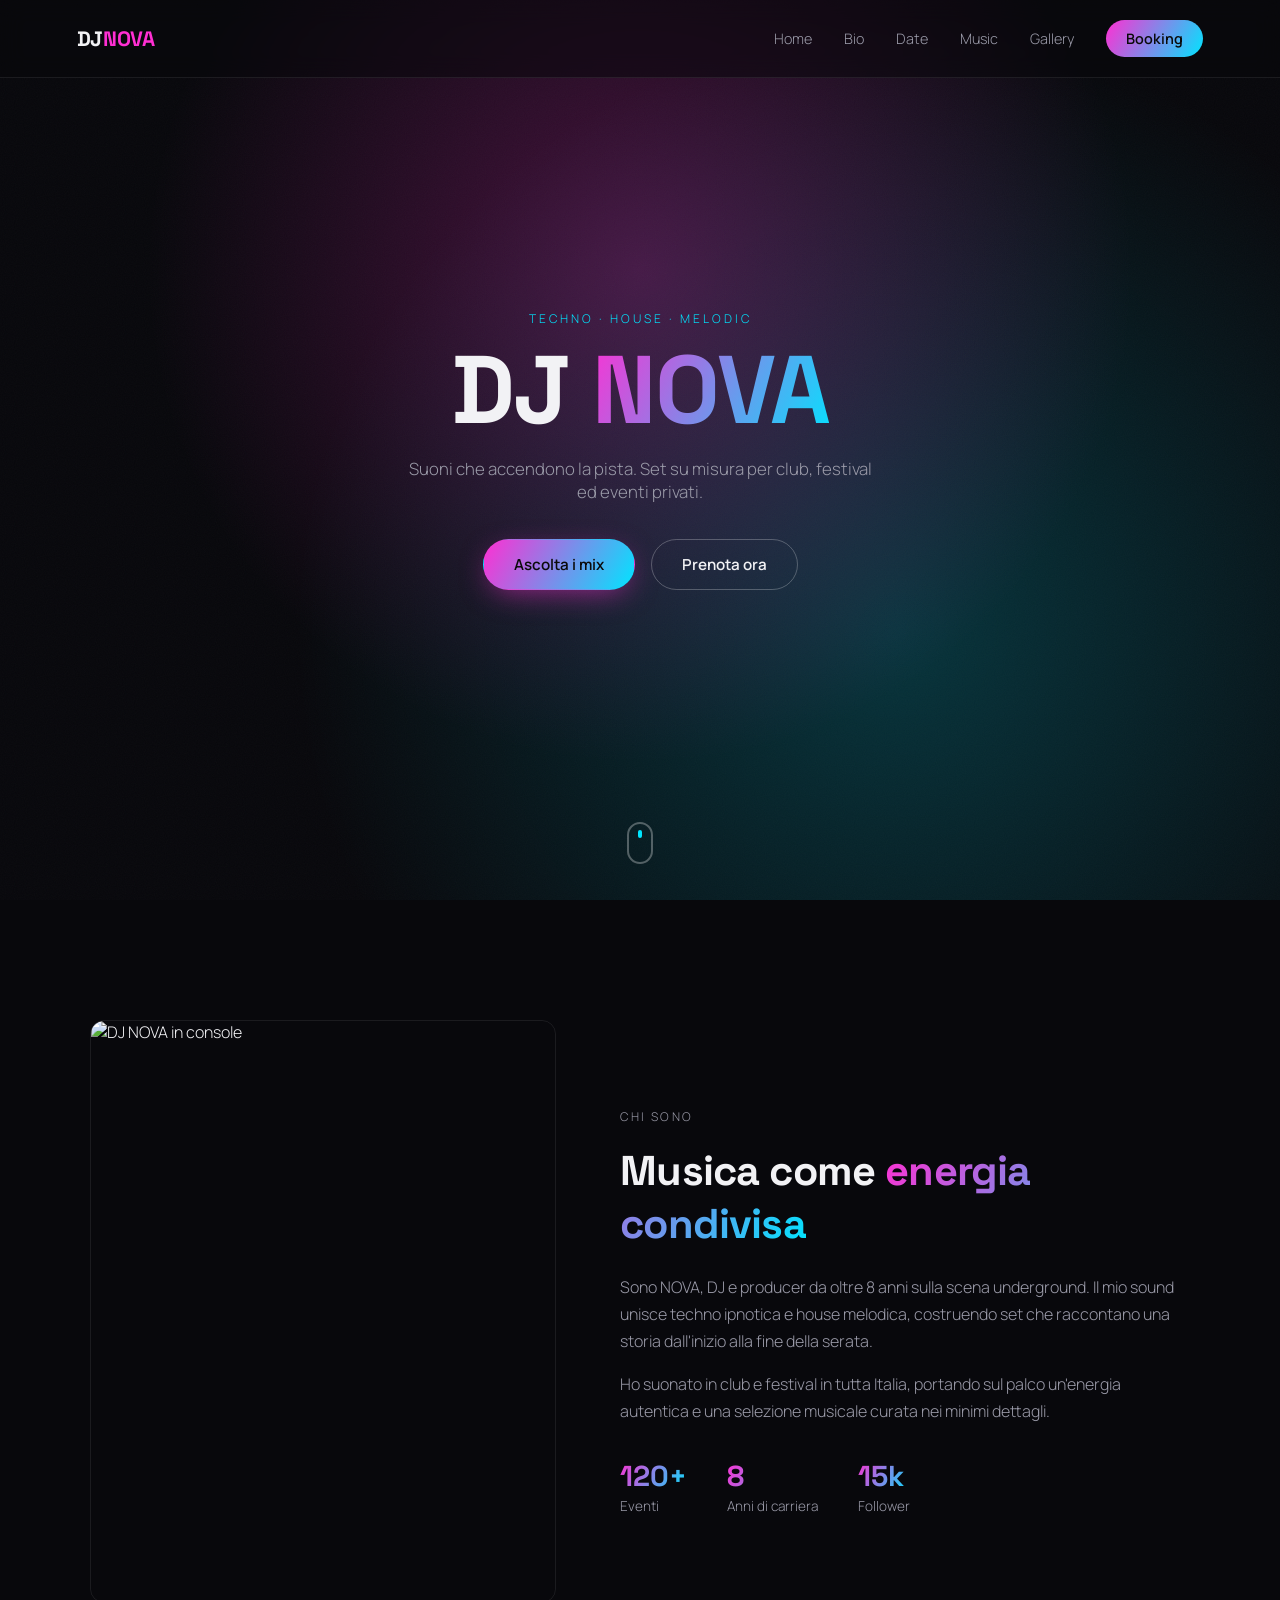
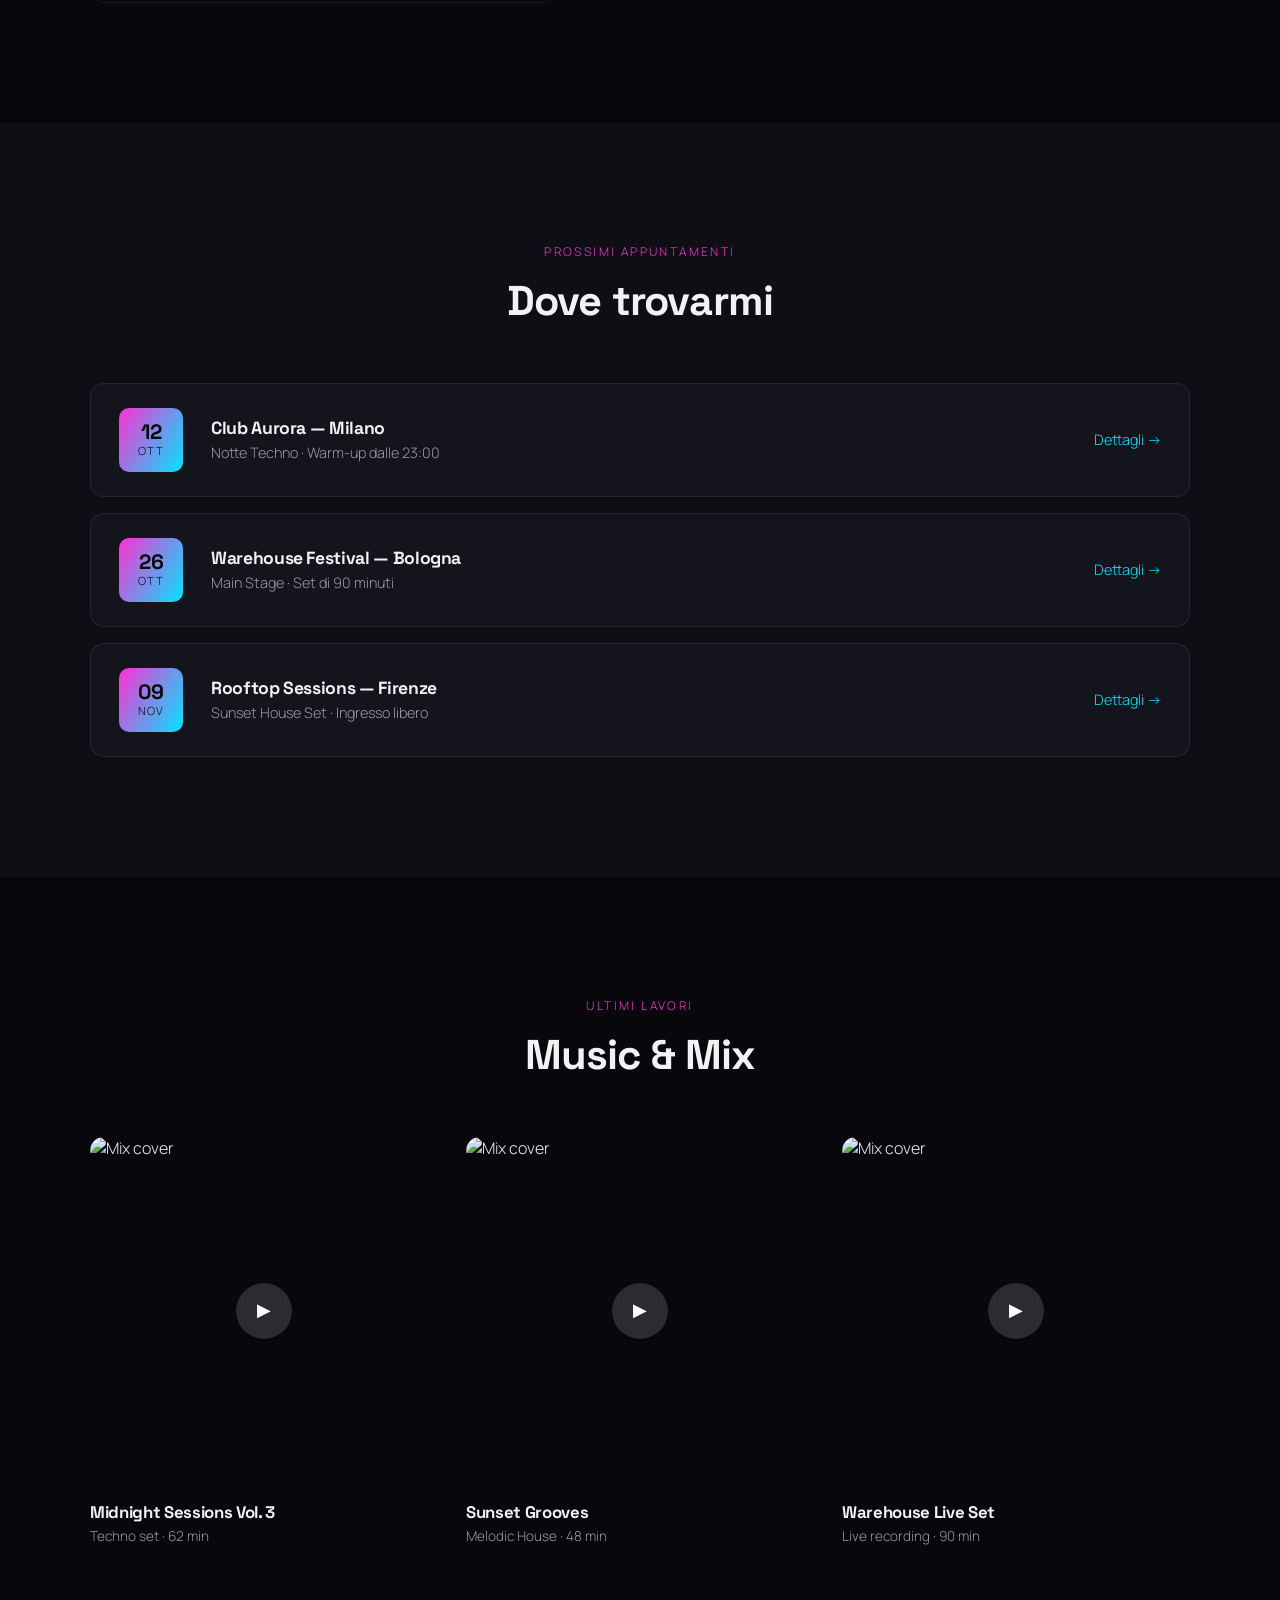
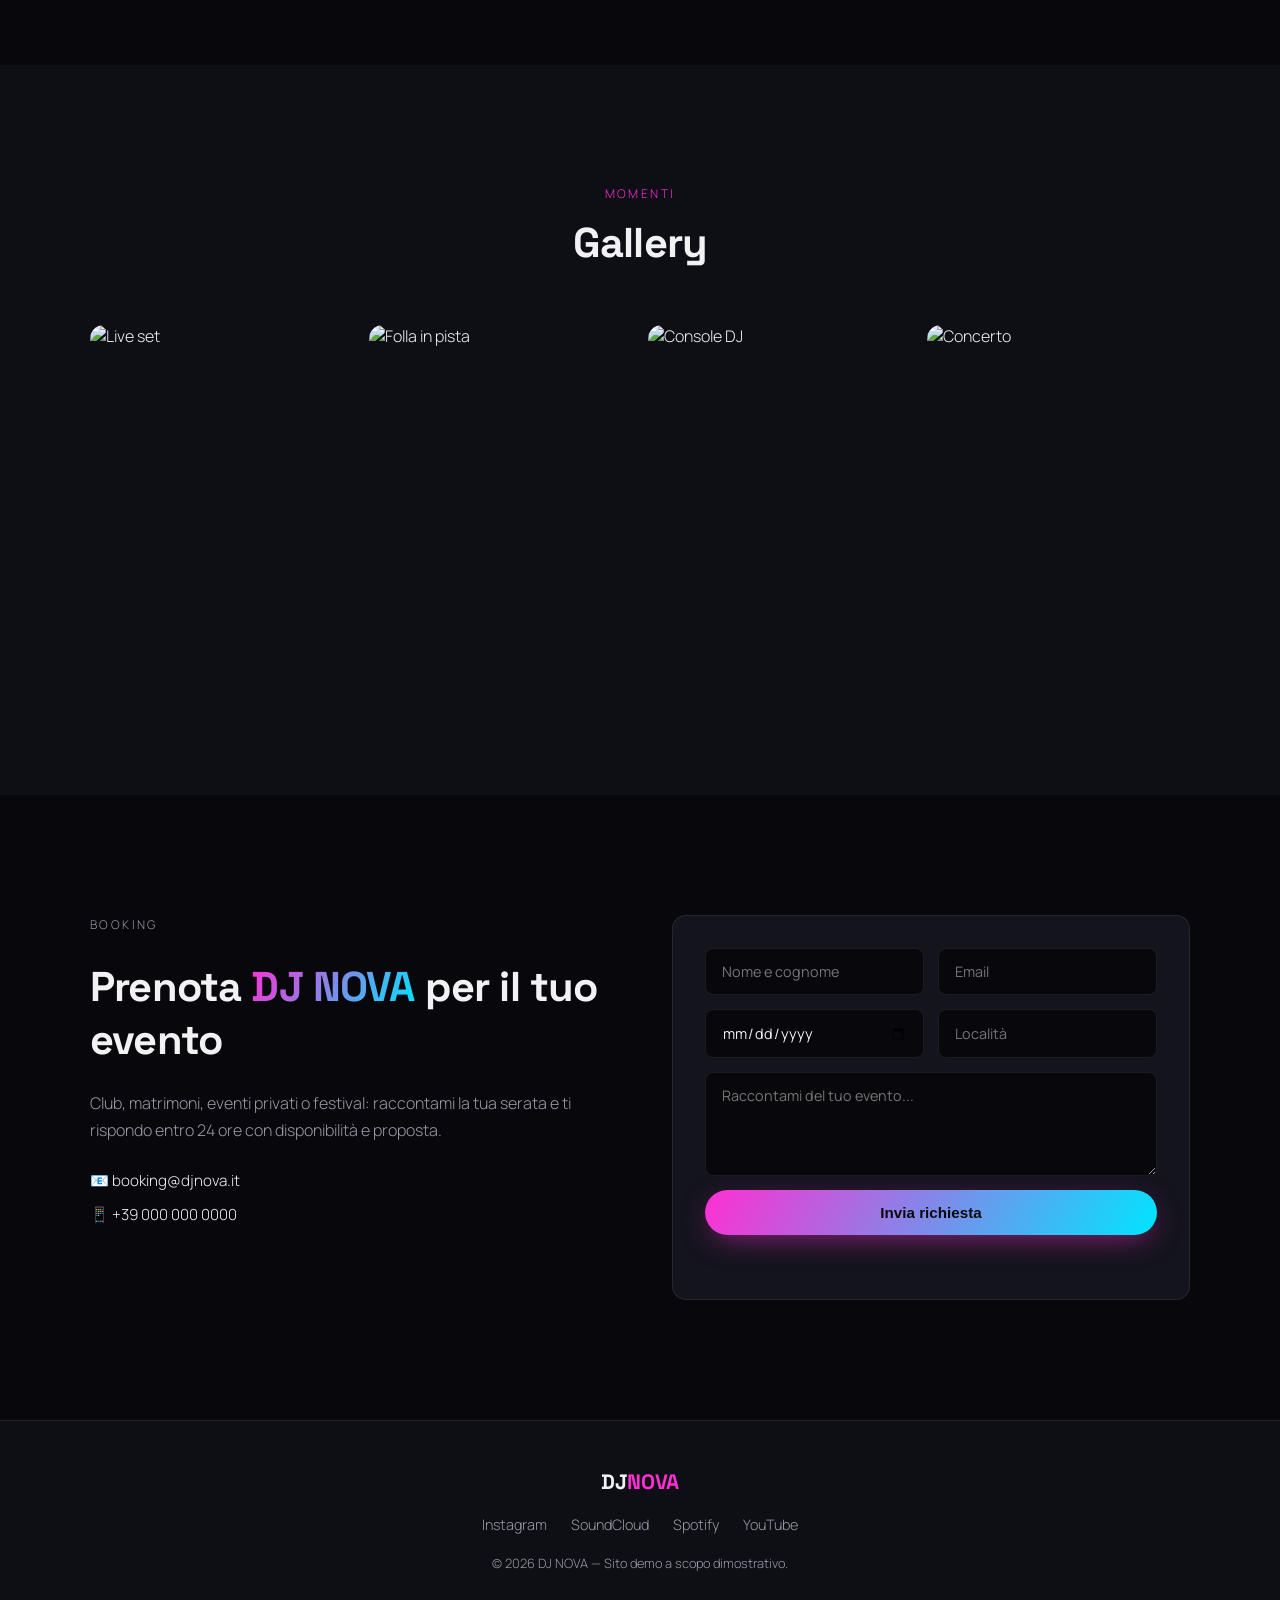
==== index.html @ a5fd7f1f "Add DJ NOVA demo landing page (hero, bio, eventi, music, gallery, booking) Sito statico one-page in " ====
<!DOCTYPE html>
<html lang="it">
<head>
<meta charset="UTF-8">
<meta name="viewport" content="width=device-width, initial-scale=1.0">
<title>DJ NOVA — Techno & House DJ</title>
<meta name="description" content="DJ NOVA — Dj set, eventi, produzioni e booking. Techno, House, Melodic.">
<link rel="preconnect" href="https://fonts.googleapis.com">
<link rel="preconnect" href="https://fonts.gstatic.com" crossorigin>
<link href="https://fonts.googleapis.com/css2?family=Space+Grotesk:wght@400;500;700&family=Manrope:wght@300;400;600&display=swap" rel="stylesheet">
<link rel="stylesheet" href="css/style.css">
</head>
<body>

<div class="noise"></div>

<header class="navbar" id="navbar">
  <a href="#home" class="logo">DJ<span>NOVA</span></a>
  <nav class="nav-links" id="navLinks">
    <a href="#home">Home</a>
    <a href="#bio">Bio</a>
    <a href="#eventi">Date</a>
    <a href="#music">Music</a>
    <a href="#gallery">Gallery</a>
    <a href="#booking" class="btn-nav">Booking</a>
  </nav>
  <button class="burger" id="burger" aria-label="Menu">
    <span></span><span></span><span></span>
  </button>
</header>

<section id="home" class="hero">
  <div class="hero-bg"></div>
  <div class="hero-glow"></div>
  <div class="hero-content">
    <p class="eyebrow">Techno · House · Melodic</p>
    <h1>DJ <span class="grad-text">NOVA</span></h1>
    <p class="hero-sub">Suoni che accendono la pista. Set su misura per club, festival ed eventi privati.</p>
    <div class="hero-actions">
      <a href="#music" class="btn btn-primary">Ascolta i mix</a>
      <a href="#booking" class="btn btn-ghost">Prenota ora</a>
    </div>
  </div>
  <div class="scroll-hint"><span></span></div>
</section>

<section id="bio" class="section">
  <div class="section-inner bio-grid">
    <div class="bio-img">
      <div class="bio-img-frame">
        <img src="https://images.unsplash.com/photo-1571266028243-d220c9b6b1c9?w=800&q=80" alt="DJ NOVA in console" loading="lazy">
      </div>
    </div>
    <div class="bio-text">
      <p class="tag">Chi sono</p>
      <h2>Musica come <span class="grad-text">energia condivisa</span></h2>
      <p>Sono NOVA, DJ e producer da oltre 8 anni sulla scena underground. Il mio sound unisce techno ipnotica e house melodica, costruendo set che raccontano una storia dall'inizio alla fine della serata.</p>
      <p>Ho suonato in club e festival in tutta Italia, portando sul palco un'energia autentica e una selezione musicale curata nei minimi dettagli.</p>
      <div class="stats">
        <div class="stat"><strong>120+</strong><span>Eventi</span></div>
        <div class="stat"><strong>8</strong><span>Anni di carriera</span></div>
        <div class="stat"><strong>15k</strong><span>Follower</span></div>
      </div>
    </div>
  </div>
</section>

<section id="eventi" class="section section-alt">
  <div class="section-inner">
    <p class="tag center">Prossimi appuntamenti</p>
    <h2 class="center">Dove trovarmi</h2>
    <div class="events-list">
      <div class="event-card">
        <div class="event-date"><span class="day">12</span><span class="month">OTT</span></div>
        <div class="event-info">
          <h3>Club Aurora — Milano</h3>
          <p>Notte Techno · Warm-up dalle 23:00</p>
        </div>
        <a href="#" class="event-link">Dettagli →</a>
      </div>
      <div class="event-card">
        <div class="event-date"><span class="day">26</span><span class="month">OTT</span></div>
        <div class="event-info">
          <h3>Warehouse Festival — Bologna</h3>
          <p>Main Stage · Set di 90 minuti</p>
        </div>
        <a href="#" class="event-link">Dettagli →</a>
      </div>
      <div class="event-card">
        <div class="event-date"><span class="day">09</span><span class="month">NOV</span></div>
        <div class="event-info">
          <h3>Rooftop Sessions — Firenze</h3>
          <p>Sunset House Set · Ingresso libero</p>
        </div>
        <a href="#" class="event-link">Dettagli →</a>
      </div>
    </div>
  </div>
</section>

<section id="music" class="section">
  <div class="section-inner">
    <p class="tag center">Ultimi lavori</p>
    <h2 class="center">Music & Mix</h2>
    <div class="music-grid">
      <div class="music-card">
        <div class="music-thumb">
          <img src="https://images.unsplash.com/photo-1583225214464-9296029427aa?w=600&q=80" alt="Mix cover" loading="lazy">
          <button class="play-btn" aria-label="Play">▶</button>
        </div>
        <h3>Midnight Sessions Vol. 3</h3>
        <p>Techno set · 62 min</p>
      </div>
      <div class="music-card">
        <div class="music-thumb">
          <img src="https://images.unsplash.com/photo-1470225620780-dba8ba36b745?w=600&q=80" alt="Mix cover" loading="lazy">
          <button class="play-btn" aria-label="Play">▶</button>
        </div>
        <h3>Sunset Grooves</h3>
        <p>Melodic House · 48 min</p>
      </div>
      <div class="music-card">
        <div class="music-thumb">
          <img src="https://images.unsplash.com/photo-1508973379184-7517410fb0bc?w=600&q=80" alt="Mix cover" loading="lazy">
          <button class="play-btn" aria-label="Play">▶</button>
        </div>
        <h3>Warehouse Live Set</h3>
        <p>Live recording · 90 min</p>
      </div>
    </div>
  </div>
</section>

<section id="gallery" class="section section-alt">
  <div class="section-inner">
    <p class="tag center">Momenti</p>
    <h2 class="center">Gallery</h2>
    <div class="gallery-grid">
      <img src="https://images.unsplash.com/photo-1493225457124-a3eb161ffa5f?w=600&q=80" alt="Live set" loading="lazy">
      <img src="https://images.unsplash.com/photo-1571019613454-1cb2f99b2d8b?w=600&q=80" alt="Folla in pista" loading="lazy">
      <img src="https://images.unsplash.com/photo-1516450360452-9312f5e86fc7?w=600&q=80" alt="Console DJ" loading="lazy">
      <img src="https://images.unsplash.com/photo-1516873240891-4bf014598ab4?w=600&q=80" alt="Concerto" loading="lazy">
    </div>
  </div>
</section>

<section id="booking" class="section booking-section">
  <div class="section-inner booking-grid">
    <div class="booking-text">
      <p class="tag">Booking</p>
      <h2>Prenota <span class="grad-text">DJ NOVA</span> per il tuo evento</h2>
      <p>Club, matrimoni, eventi privati o festival: raccontami la tua serata e ti rispondo entro 24 ore con disponibilità e proposta.</p>
      <div class="contact-info">
        <p>📧 booking@djnova.it</p>
        <p>📱 +39 000 000 0000</p>
      </div>
    </div>
    <form class="booking-form" id="bookingForm">
      <div class="form-row">
        <input type="text" placeholder="Nome e cognome" required>
        <input type="email" placeholder="Email" required>
      </div>
      <div class="form-row">
        <input type="date" placeholder="Data evento">
        <input type="text" placeholder="Località">
      </div>
      <textarea placeholder="Raccontami del tuo evento..." rows="4"></textarea>
      <button type="submit" class="btn btn-primary full">Invia richiesta</button>
      <p class="form-note" id="formNote"></p>
    </form>
  </div>
</section>

<footer class="footer">
  <div class="footer-inner">
    <a href="#home" class="logo">DJ<span>NOVA</span></a>
    <div class="socials">
      <a href="#" aria-label="Instagram">Instagram</a>
      <a href="#" aria-label="SoundCloud">SoundCloud</a>
      <a href="#" aria-label="Spotify">Spotify</a>
      <a href="#" aria-label="YouTube">YouTube</a>
    </div>
    <p class="footer-note">© 2026 DJ NOVA — Sito demo a scopo dimostrativo.</p>
  </div>
</footer>

<script src="js/script.js"></script>
</body>
</html>
---- css/style.css ----
:root {
  --bg: #08080c;
  --bg-alt: #0e0e15;
  --surface: #14141d;
  --text: #f2f2f5;
  --text-dim: #9a9aa8;
  --magenta: #ff2fd3;
  --cyan: #00e5ff;
  --grad: linear-gradient(120deg, var(--magenta), var(--cyan));
  --border: rgba(255,255,255,0.08);
  --radius: 14px;
}

* { margin: 0; padding: 0; box-sizing: border-box; }

html { scroll-behavior: smooth; }

body {
  background: var(--bg);
  color: var(--text);
  font-family: 'Manrope', sans-serif;
  font-weight: 300;
  overflow-x: hidden;
}

h1, h2, h3, .logo {
  font-family: 'Space Grotesk', sans-serif;
  font-weight: 700;
  letter-spacing: -0.02em;
}

a { text-decoration: none; color: inherit; }
img { display: block; max-width: 100%; }

.grad-text {
  background: var(--grad);
  -webkit-background-clip: text;
  background-clip: text;
  color: transparent;
}

.noise {
  position: fixed;
  inset: 0;
  pointer-events: none;
  z-index: 1;
  opacity: 0.03;
  background-image: url("data:image/svg+xml,%3Csvg xmlns='http://www.w3.org/2000/svg' width='120' height='120'%3E%3Cfilter id='n'%3E%3CfeTurbulence type='fractalNoise' baseFrequency='0.9' numOctaves='2' stitchTiles='stitch'/%3E%3C/filter%3E%3Crect width='100%25' height='100%25' filter='url(%23n)'/%3E%3C/svg%3E");
}

/* Navbar */
.navbar {
  position: fixed;
  top: 0; left: 0; right: 0;
  z-index: 100;
  display: flex;
  align-items: center;
  justify-content: space-between;
  padding: 20px 6%;
  backdrop-filter: blur(12px);
  background: rgba(8,8,12,0.55);
  border-bottom: 1px solid var(--border);
  transition: padding 0.3s ease;
}

.logo {
  font-size: 1.3rem;
  color: var(--text);
}
.logo span { color: var(--magenta); }

.nav-links {
  display: flex;
  align-items: center;
  gap: 32px;
}
.nav-links a {
  font-size: 0.9rem;
  color: var(--text-dim);
  transition: color 0.2s ease;
}
.nav-links a:hover { color: var(--text); }

.btn-nav {
  padding: 9px 20px;
  border-radius: 999px;
  background: var(--grad);
  color: #0a0a0a !important;
  font-weight: 600;
}

.burger {
  display: none;
  flex-direction: column;
  gap: 5px;
  background: none;
  border: none;
  cursor: pointer;
  z-index: 101;
}
.burger span {
  width: 24px; height: 2px;
  background: var(--text);
}

/* Hero */
.hero {
  position: relative;
  min-height: 100vh;
  display: flex;
  align-items: center;
  justify-content: center;
  text-align: center;
  overflow: hidden;
}

.hero-bg {
  position: absolute;
  inset: 0;
  background: url('https://images.unsplash.com/photo-1571266028243-d220c9b6b1c9?w=1600&q=70') center/cover;
  filter: brightness(0.35) saturate(1.1);
  transform: scale(1.05);
}

.hero-glow {
  position: absolute;
  inset: 0;
  background: radial-gradient(circle at 50% 30%, rgba(255,47,211,0.25), transparent 55%),
              radial-gradient(circle at 70% 70%, rgba(0,229,255,0.2), transparent 55%);
}

.hero-content {
  position: relative;
  z-index: 2;
  max-width: 720px;
  padding: 0 24px;
}

.eyebrow {
  text-transform: uppercase;
  letter-spacing: 0.25em;
  font-size: 0.75rem;
  color: var(--cyan);
  margin-bottom: 18px;
}

.hero h1 {
  font-size: clamp(3rem, 9vw, 6rem);
  line-height: 0.95;
  margin-bottom: 20px;
}

.hero-sub {
  color: var(--text-dim);
  font-size: 1.05rem;
  max-width: 480px;
  margin: 0 auto 36px;
}

.hero-actions {
  display: flex;
  gap: 16px;
  justify-content: center;
  flex-wrap: wrap;
}

.btn {
  padding: 14px 30px;
  border-radius: 999px;
  font-weight: 600;
  font-size: 0.95rem;
  transition: transform 0.2s ease, box-shadow 0.2s ease;
  display: inline-block;
  border: 1px solid transparent;
}
.btn:hover { transform: translateY(-2px); }

.btn-primary {
  background: var(--grad);
  color: #0a0a0a;
  box-shadow: 0 8px 30px -8px rgba(255,47,211,0.6);
}

.btn-ghost {
  border-color: rgba(255,255,255,0.25);
  color: var(--text);
}
.btn-ghost:hover { border-color: var(--cyan); }

.btn.full { width: 100%; text-align: center; border: none; cursor: pointer; }

.scroll-hint {
  position: absolute;
  bottom: 36px;
  left: 50%;
  transform: translateX(-50%);
  width: 26px; height: 42px;
  border: 2px solid rgba(255,255,255,0.3);
  border-radius: 20px;
  z-index: 2;
}
.scroll-hint span {
  position: absolute;
  top: 6px; left: 50%;
  width: 4px; height: 8px;
  background: var(--cyan);
  border-radius: 2px;
  transform: translateX(-50%);
  animation: scrollDown 1.6s infinite;
}
@keyframes scrollDown {
  0% { opacity: 1; top: 6px; }
  100% { opacity: 0; top: 20px; }
}

/* Sections */
.section { padding: 120px 6%; position: relative; z-index: 2; }
.section-alt { background: var(--bg-alt); }
.section-inner { max-width: 1100px; margin: 0 auto; }

.tag {
  text-transform: uppercase;
  letter-spacing: 0.2em;
  font-size: 0.75rem;
  color: var(--magenta);
  margin-bottom: 14px;
}
.center { text-align: center; }
h2 { font-size: clamp(1.8rem, 4vw, 2.6rem); margin-bottom: 24px; }
.section-inner > h2.center { margin-bottom: 56px; }

/* Bio */
.bio-grid {
  display: grid;
  grid-template-columns: 0.9fr 1.1fr;
  gap: 64px;
  align-items: center;
}
.bio-img-frame {
  border-radius: var(--radius);
  overflow: hidden;
  border: 1px solid var(--border);
  aspect-ratio: 4/5;
}
.bio-img-frame img { width: 100%; height: 100%; object-fit: cover; }
.bio-text p { color: var(--text-dim); margin-bottom: 16px; line-height: 1.7; }

.stats {
  display: flex;
  gap: 40px;
  margin-top: 32px;
}
.stat strong {
  display: block;
  font-family: 'Space Grotesk', sans-serif;
  font-size: 1.8rem;
  background: var(--grad);
  -webkit-background-clip: text;
  background-clip: text;
  color: transparent;
}
.stat span { font-size: 0.85rem; color: var(--text-dim); }

/* Events */
.events-list { display: flex; flex-direction: column; gap: 16px; }
.event-card {
  display: flex;
  align-items: center;
  gap: 28px;
  padding: 24px 28px;
  background: var(--surface);
  border: 1px solid var(--border);
  border-radius: var(--radius);
  transition: border-color 0.2s ease, transform 0.2s ease;
}
.event-card:hover { border-color: var(--cyan); transform: translateX(4px); }

.event-date {
  display: flex;
  flex-direction: column;
  align-items: center;
  justify-content: center;
  width: 64px; height: 64px;
  border-radius: 10px;
  background: var(--grad);
  color: #0a0a0a;
  flex-shrink: 0;
}
.event-date .day { font-size: 1.3rem; font-weight: 700; font-family: 'Space Grotesk', sans-serif; line-height: 1; }
.event-date .month { font-size: 0.7rem; letter-spacing: 0.1em; }

.event-info { flex: 1; }
.event-info h3 { font-size: 1.1rem; margin-bottom: 4px; }
.event-info p { color: var(--text-dim); font-size: 0.9rem; }

.event-link {
  color: var(--cyan);
  font-size: 0.9rem;
  white-space: nowrap;
}

/* Music */
.music-grid {
  display: grid;
  grid-template-columns: repeat(auto-fit, minmax(260px, 1fr));
  gap: 28px;
}
.music-card h3 { font-size: 1.05rem; margin: 16px 0 4px; }
.music-card p { color: var(--text-dim); font-size: 0.85rem; }

.music-thumb {
  position: relative;
  border-radius: var(--radius);
  overflow: hidden;
  aspect-ratio: 1/1;
}
.music-thumb img { width: 100%; height: 100%; object-fit: cover; transition: transform 0.4s ease; }
.music-card:hover .music-thumb img { transform: scale(1.06); }

.play-btn {
  position: absolute;
  inset: 0;
  margin: auto;
  width: 56px; height: 56px;
  border-radius: 50%;
  border: none;
  background: rgba(255,255,255,0.15);
  backdrop-filter: blur(6px);
  color: #fff;
  font-size: 1.1rem;
  cursor: pointer;
  display: flex;
  align-items: center;
  justify-content: center;
  transition: background 0.2s ease, transform 0.2s ease;
}
.play-btn:hover { background: var(--magenta); transform: scale(1.1); }

/* Gallery */
.gallery-grid {
  display: grid;
  grid-template-columns: repeat(4, 1fr);
  gap: 16px;
}
.gallery-grid img {
  width: 100%;
  aspect-ratio: 3/4;
  object-fit: cover;
  border-radius: var(--radius);
  transition: transform 0.3s ease;
}
.gallery-grid img:hover { transform: scale(1.03); }

/* Booking */
.booking-grid {
  display: grid;
  grid-template-columns: 1fr 1fr;
  gap: 64px;
  align-items: start;
}
.booking-text p { color: var(--text-dim); line-height: 1.7; margin-bottom: 24px; }
.contact-info p { color: var(--text); font-size: 0.95rem; margin-bottom: 8px; }

.booking-form {
  display: flex;
  flex-direction: column;
  gap: 14px;
  background: var(--surface);
  border: 1px solid var(--border);
  border-radius: var(--radius);
  padding: 32px;
}
.form-row { display: flex; gap: 14px; }
.booking-form input,
.booking-form textarea {
  width: 100%;
  padding: 13px 16px;
  background: var(--bg);
  border: 1px solid var(--border);
  border-radius: 8px;
  color: var(--text);
  font-family: inherit;
  font-size: 0.9rem;
}
.booking-form input:focus,
.booking-form textarea:focus {
  outline: none;
  border-color: var(--cyan);
}
.booking-form textarea { resize: vertical; }
.form-note { font-size: 0.85rem; color: var(--cyan); min-height: 18px; }

/* Footer */
.footer {
  padding: 48px 6%;
  border-top: 1px solid var(--border);
  background: var(--bg-alt);
}
.footer-inner {
  max-width: 1100px;
  margin: 0 auto;
  display: flex;
  flex-direction: column;
  align-items: center;
  gap: 20px;
  text-align: center;
}
.socials { display: flex; gap: 24px; flex-wrap: wrap; justify-content: center; }
.socials a { color: var(--text-dim); font-size: 0.9rem; transition: color 0.2s ease; }
.socials a:hover { color: var(--cyan); }
.footer-note { color: var(--text-dim); font-size: 0.8rem; }

/* Responsive */
@media (max-width: 860px) {
  .bio-grid, .booking-grid { grid-template-columns: 1fr; }
  .gallery-grid { grid-template-columns: repeat(2, 1fr); }
  .nav-links {
    position: fixed;
    top: 0; right: 0;
    height: 100vh;
    width: 70%;
    max-width: 320px;
    background: var(--bg-alt);
    flex-direction: column;
    justify-content: center;
    align-items: flex-start;
    padding: 40px;
    gap: 28px;
    transform: translateX(100%);
    transition: transform 0.3s ease;
    border-left: 1px solid var(--border);
  }
  .nav-links.open { transform: translateX(0); }
  .burger { display: flex; }
  .form-row { flex-direction: column; }
}
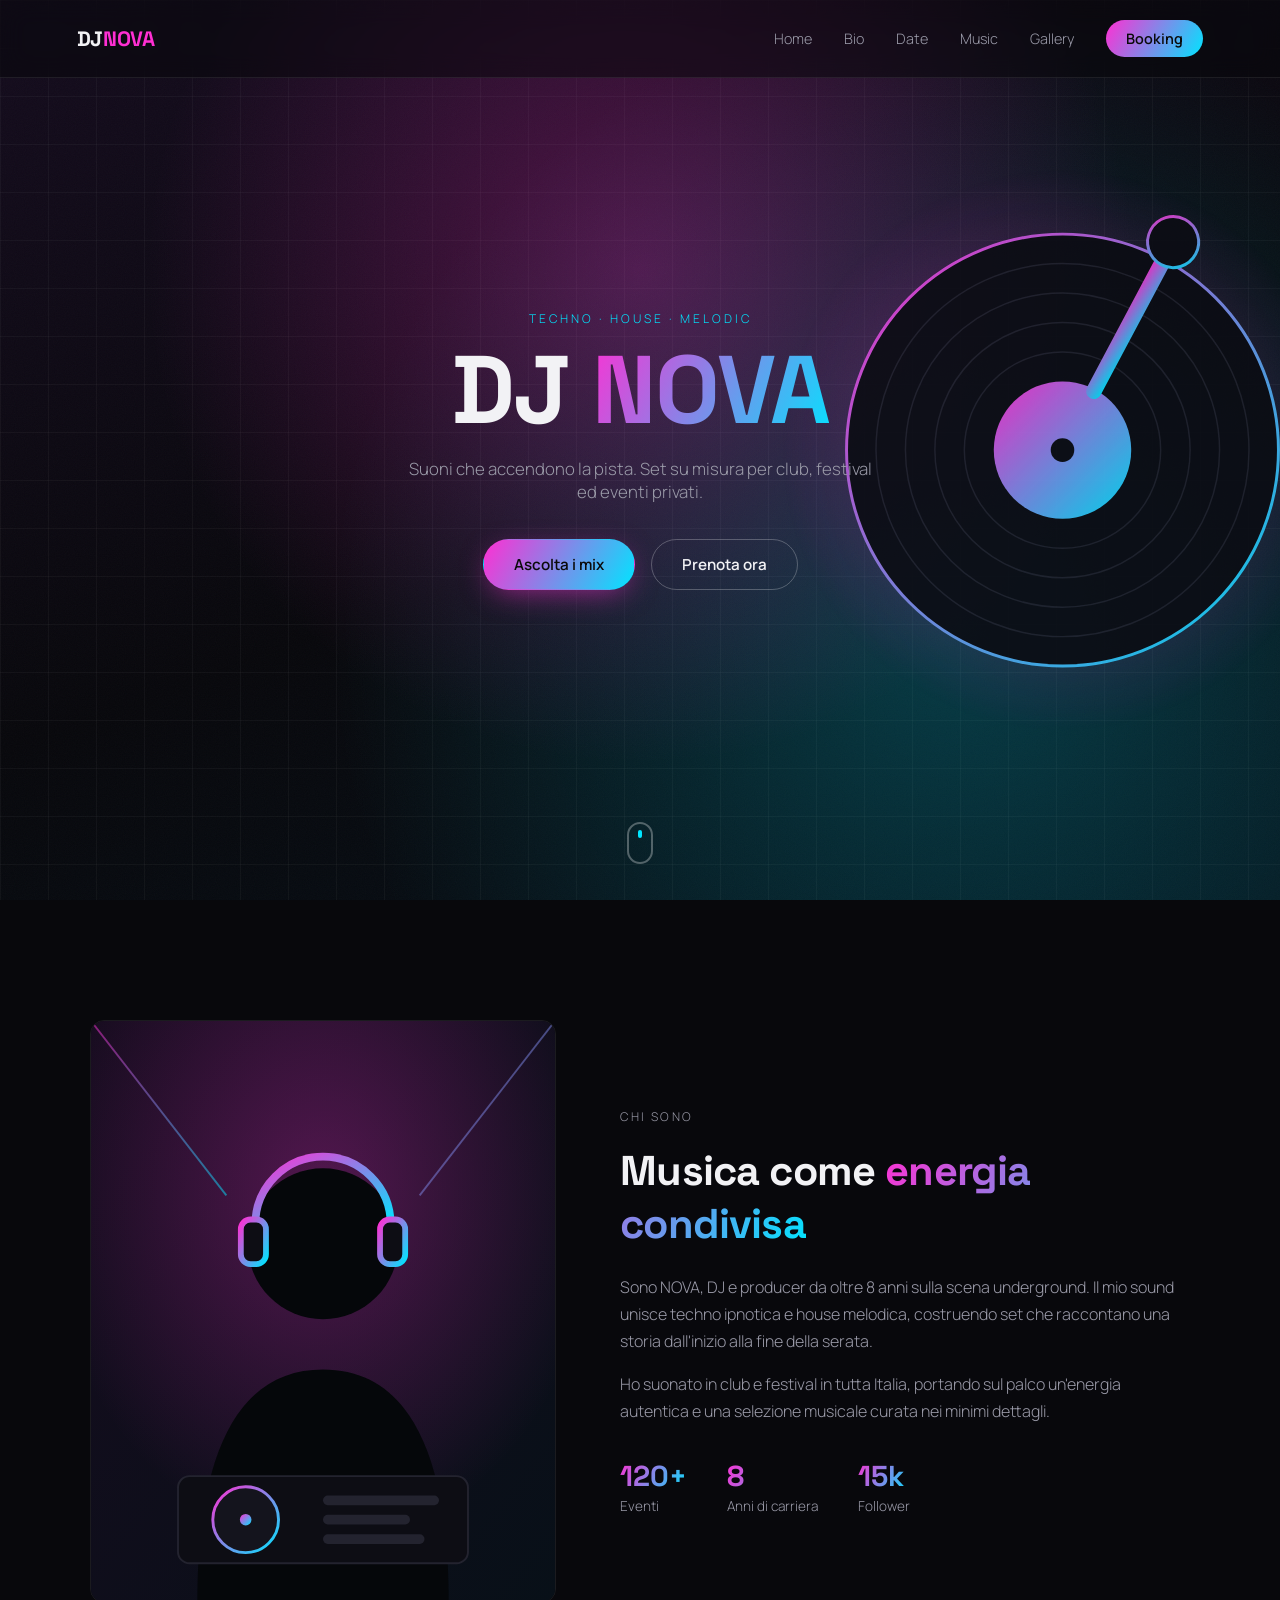
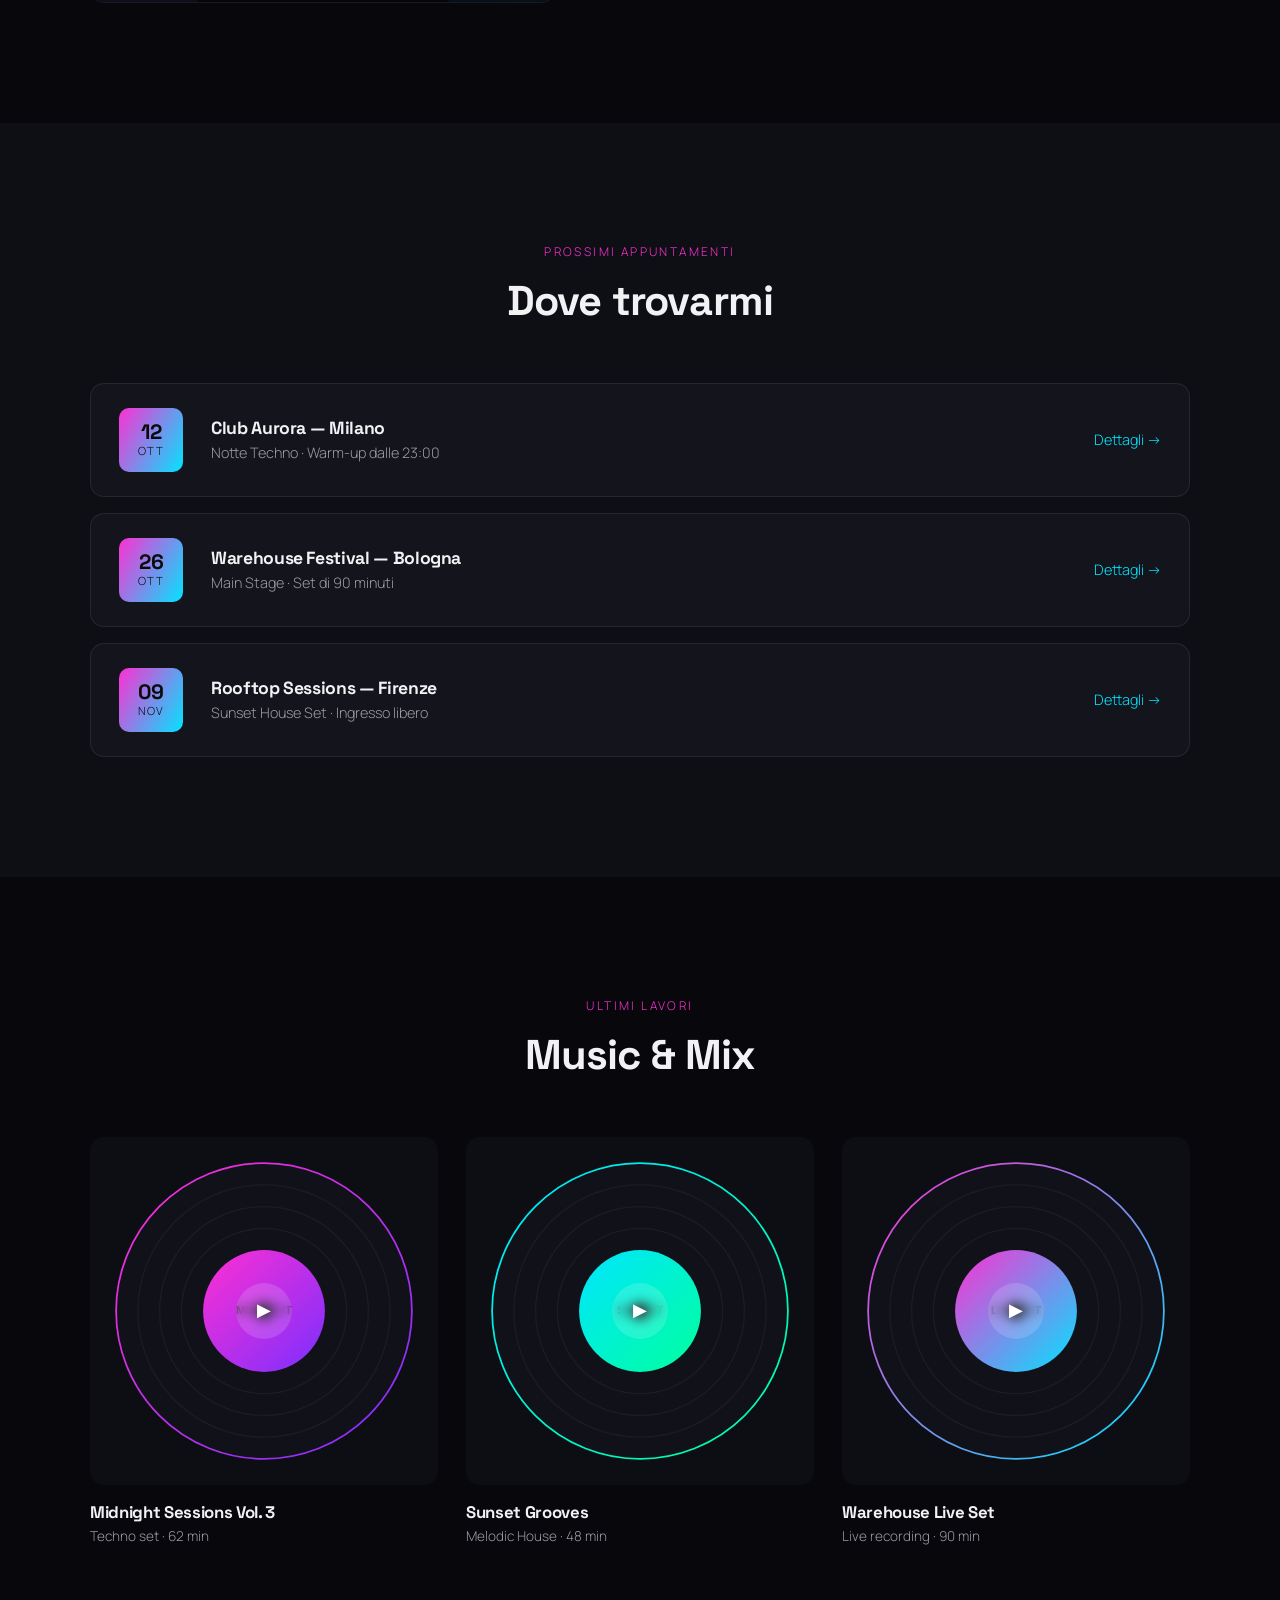
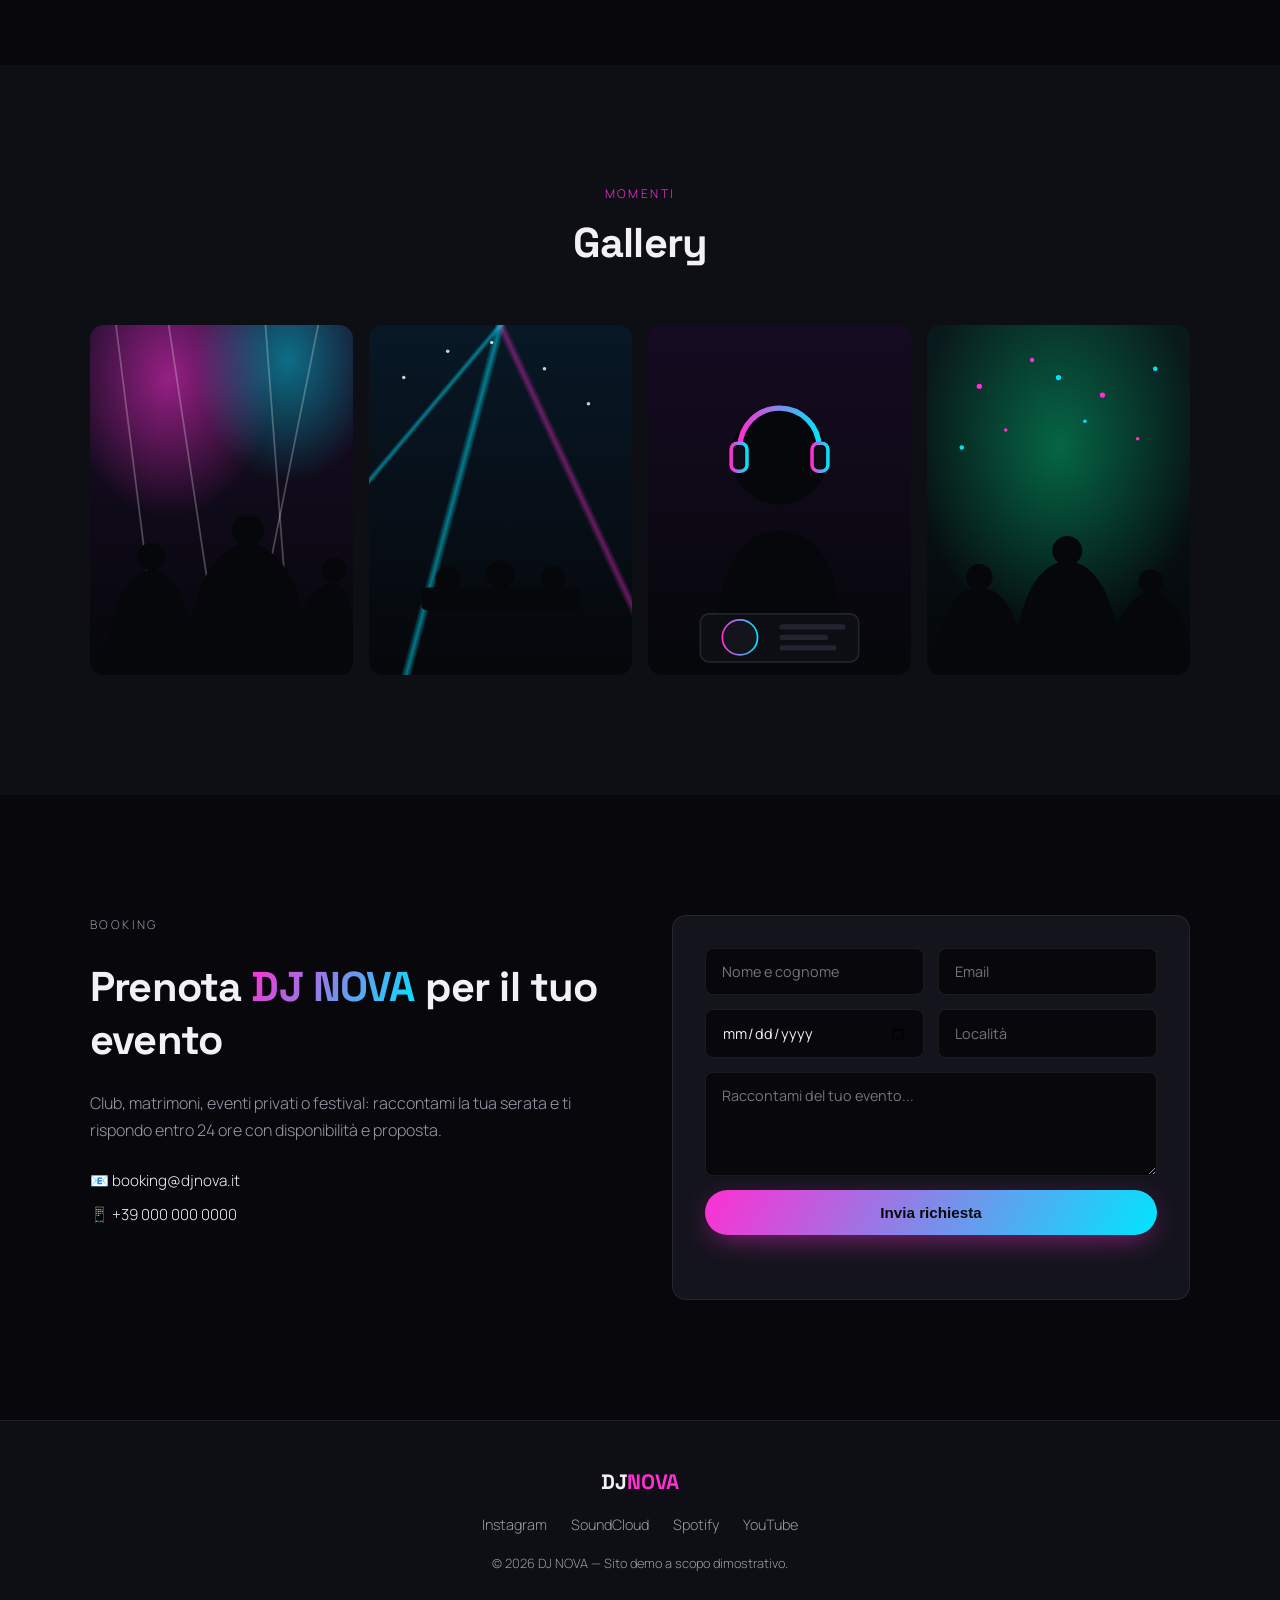
==== commit 21087409: "Replace stock images with custom SVG illustrations, add GitHub Pages deploy Sostituite le immagini U" ====
--- a/index.html
+++ b/index.html
@@ -32,6 +32,7 @@
 <section id="home" class="hero">
   <div class="hero-bg"></div>
   <div class="hero-glow"></div>
+  <img src="images/hero-visual.svg" alt="" class="hero-visual" aria-hidden="true">
   <div class="hero-content">
     <p class="eyebrow">Techno · House · Melodic</p>
     <h1>DJ <span class="grad-text">NOVA</span></h1>
@@ -48,7 +49,7 @@
   <div class="section-inner bio-grid">
     <div class="bio-img">
       <div class="bio-img-frame">
-        <img src="https://images.unsplash.com/photo-1571266028243-d220c9b6b1c9?w=800&q=80" alt="DJ NOVA in console" loading="lazy">
+        <img src="images/bio-portrait.svg" alt="DJ NOVA in console" loading="lazy">
       </div>
     </div>
     <div class="bio-text">
@@ -105,7 +106,7 @@
     <div class="music-grid">
       <div class="music-card">
         <div class="music-thumb">
-          <img src="https://images.unsplash.com/photo-1583225214464-9296029427aa?w=600&q=80" alt="Mix cover" loading="lazy">
+          <img src="images/mix-1.svg" alt="Midnight Sessions Vol. 3 cover" loading="lazy">
           <button class="play-btn" aria-label="Play">▶</button>
         </div>
         <h3>Midnight Sessions Vol. 3</h3>
@@ -113,7 +114,7 @@
       </div>
       <div class="music-card">
         <div class="music-thumb">
-          <img src="https://images.unsplash.com/photo-1470225620780-dba8ba36b745?w=600&q=80" alt="Mix cover" loading="lazy">
+          <img src="images/mix-2.svg" alt="Sunset Grooves cover" loading="lazy">
           <button class="play-btn" aria-label="Play">▶</button>
         </div>
         <h3>Sunset Grooves</h3>
@@ -121,7 +122,7 @@
       </div>
       <div class="music-card">
         <div class="music-thumb">
-          <img src="https://images.unsplash.com/photo-1508973379184-7517410fb0bc?w=600&q=80" alt="Mix cover" loading="lazy">
+          <img src="images/mix-3.svg" alt="Warehouse Live Set cover" loading="lazy">
           <button class="play-btn" aria-label="Play">▶</button>
         </div>
         <h3>Warehouse Live Set</h3>
@@ -136,10 +137,10 @@
     <p class="tag center">Momenti</p>
     <h2 class="center">Gallery</h2>
     <div class="gallery-grid">
-      <img src="https://images.unsplash.com/photo-1493225457124-a3eb161ffa5f?w=600&q=80" alt="Live set" loading="lazy">
-      <img src="https://images.unsplash.com/photo-1571019613454-1cb2f99b2d8b?w=600&q=80" alt="Folla in pista" loading="lazy">
-      <img src="https://images.unsplash.com/photo-1516450360452-9312f5e86fc7?w=600&q=80" alt="Console DJ" loading="lazy">
-      <img src="https://images.unsplash.com/photo-1516873240891-4bf014598ab4?w=600&q=80" alt="Concerto" loading="lazy">
+      <img src="images/gallery-1.svg" alt="Live set" loading="lazy">
+      <img src="images/gallery-2.svg" alt="Folla in pista" loading="lazy">
+      <img src="images/gallery-3.svg" alt="Console DJ" loading="lazy">
+      <img src="images/gallery-4.svg" alt="Concerto" loading="lazy">
     </div>
   </div>
 </section>
--- a/css/style.css
+++ b/css/style.css
@@ -117,16 +117,33 @@
 .hero-bg {
   position: absolute;
   inset: 0;
-  background: url('https://images.unsplash.com/photo-1571266028243-d220c9b6b1c9?w=1600&q=70') center/cover;
-  filter: brightness(0.35) saturate(1.1);
-  transform: scale(1.05);
+  background:
+    linear-gradient(rgba(255,255,255,0.035) 1px, transparent 1px) 0 0 / 48px 48px,
+    linear-gradient(90deg, rgba(255,255,255,0.035) 1px, transparent 1px) 0 0 / 48px 48px,
+    linear-gradient(160deg, #150c1e 0%, #08080c 55%, #061018 100%);
 }
 
 .hero-glow {
   position: absolute;
   inset: 0;
-  background: radial-gradient(circle at 50% 30%, rgba(255,47,211,0.25), transparent 55%),
-              radial-gradient(circle at 70% 70%, rgba(0,229,255,0.2), transparent 55%);
+  background: radial-gradient(circle at 50% 30%, rgba(255,47,211,0.28), transparent 55%),
+              radial-gradient(circle at 75% 70%, rgba(0,229,255,0.22), transparent 55%);
+}
+
+.hero-visual {
+  position: absolute;
+  right: -6%;
+  top: 50%;
+  transform: translateY(-50%);
+  width: min(46vw, 620px);
+  opacity: 0.9;
+  z-index: 1;
+  animation: spin 40s linear infinite;
+}
+@keyframes spin { to { transform: translateY(-50%) rotate(360deg); } }
+
+@media (max-width: 860px) {
+  .hero-visual { display: none; }
 }
 
 .hero-content {
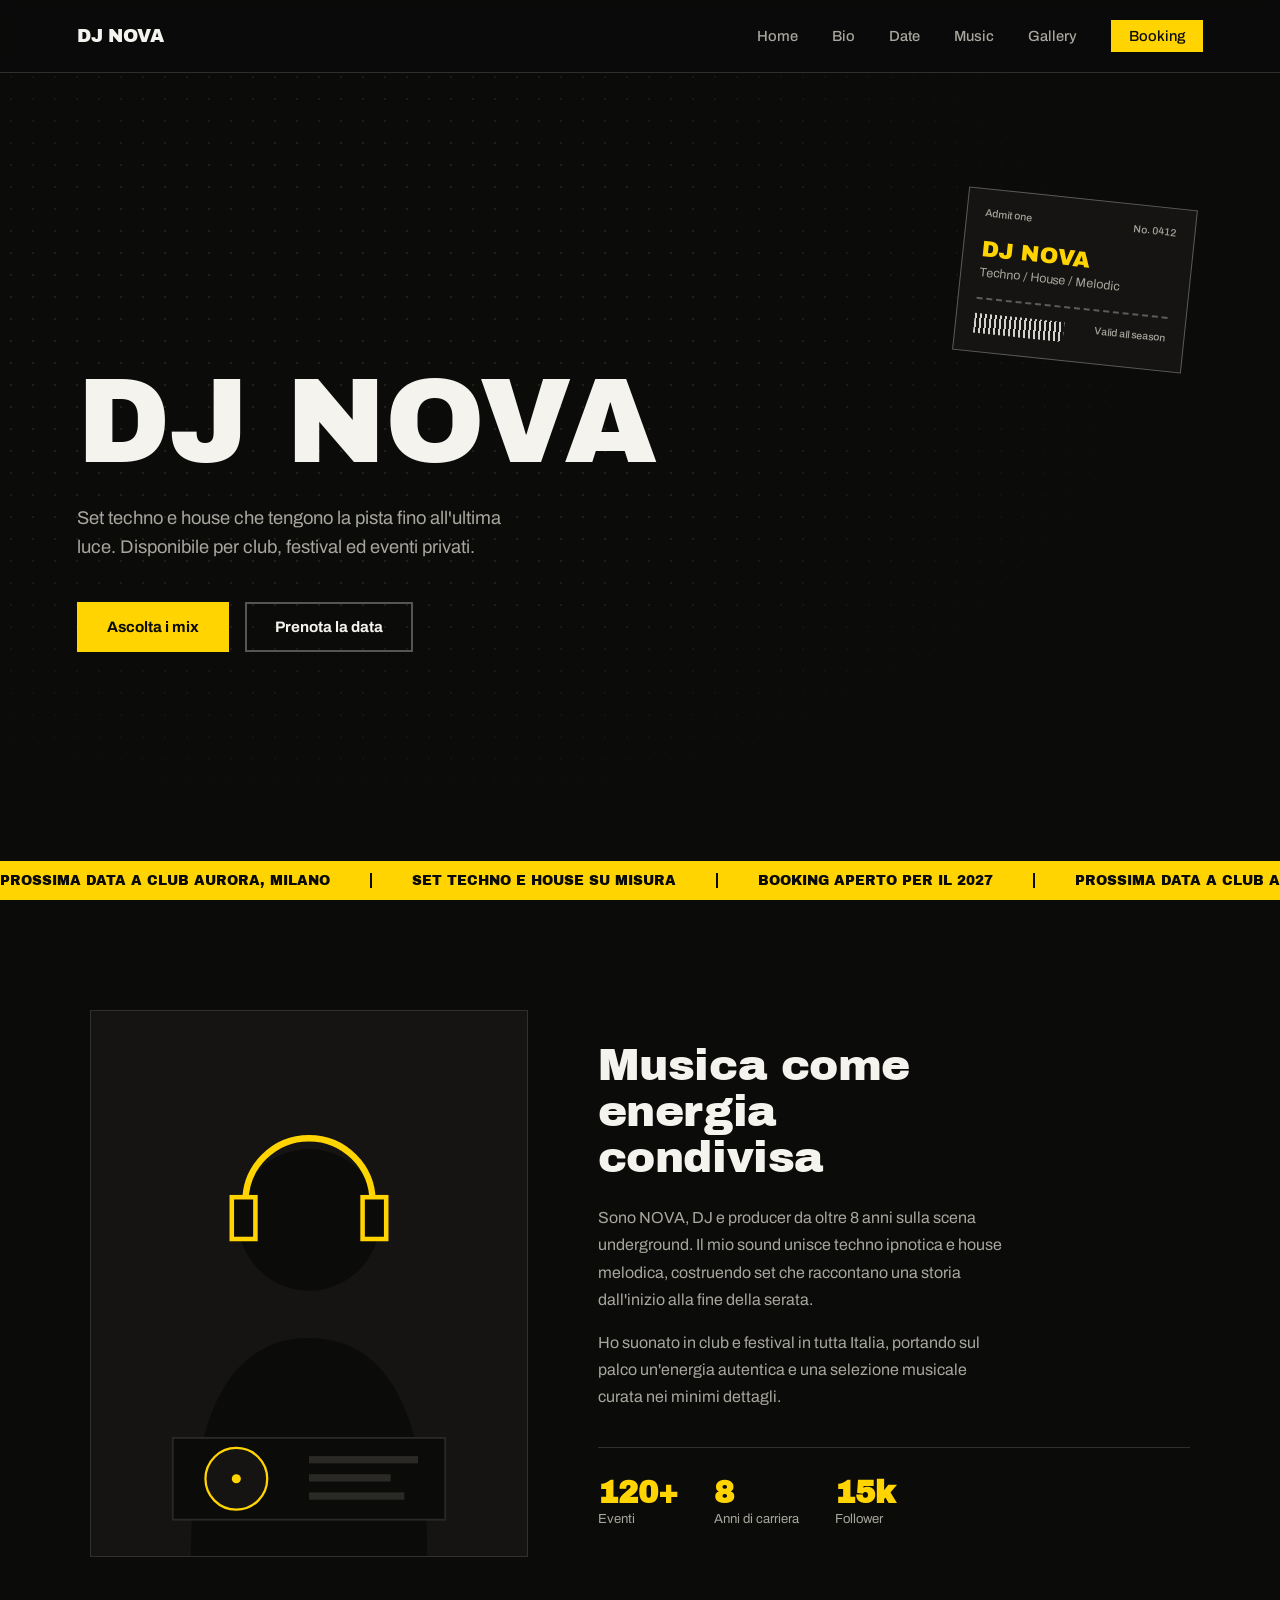
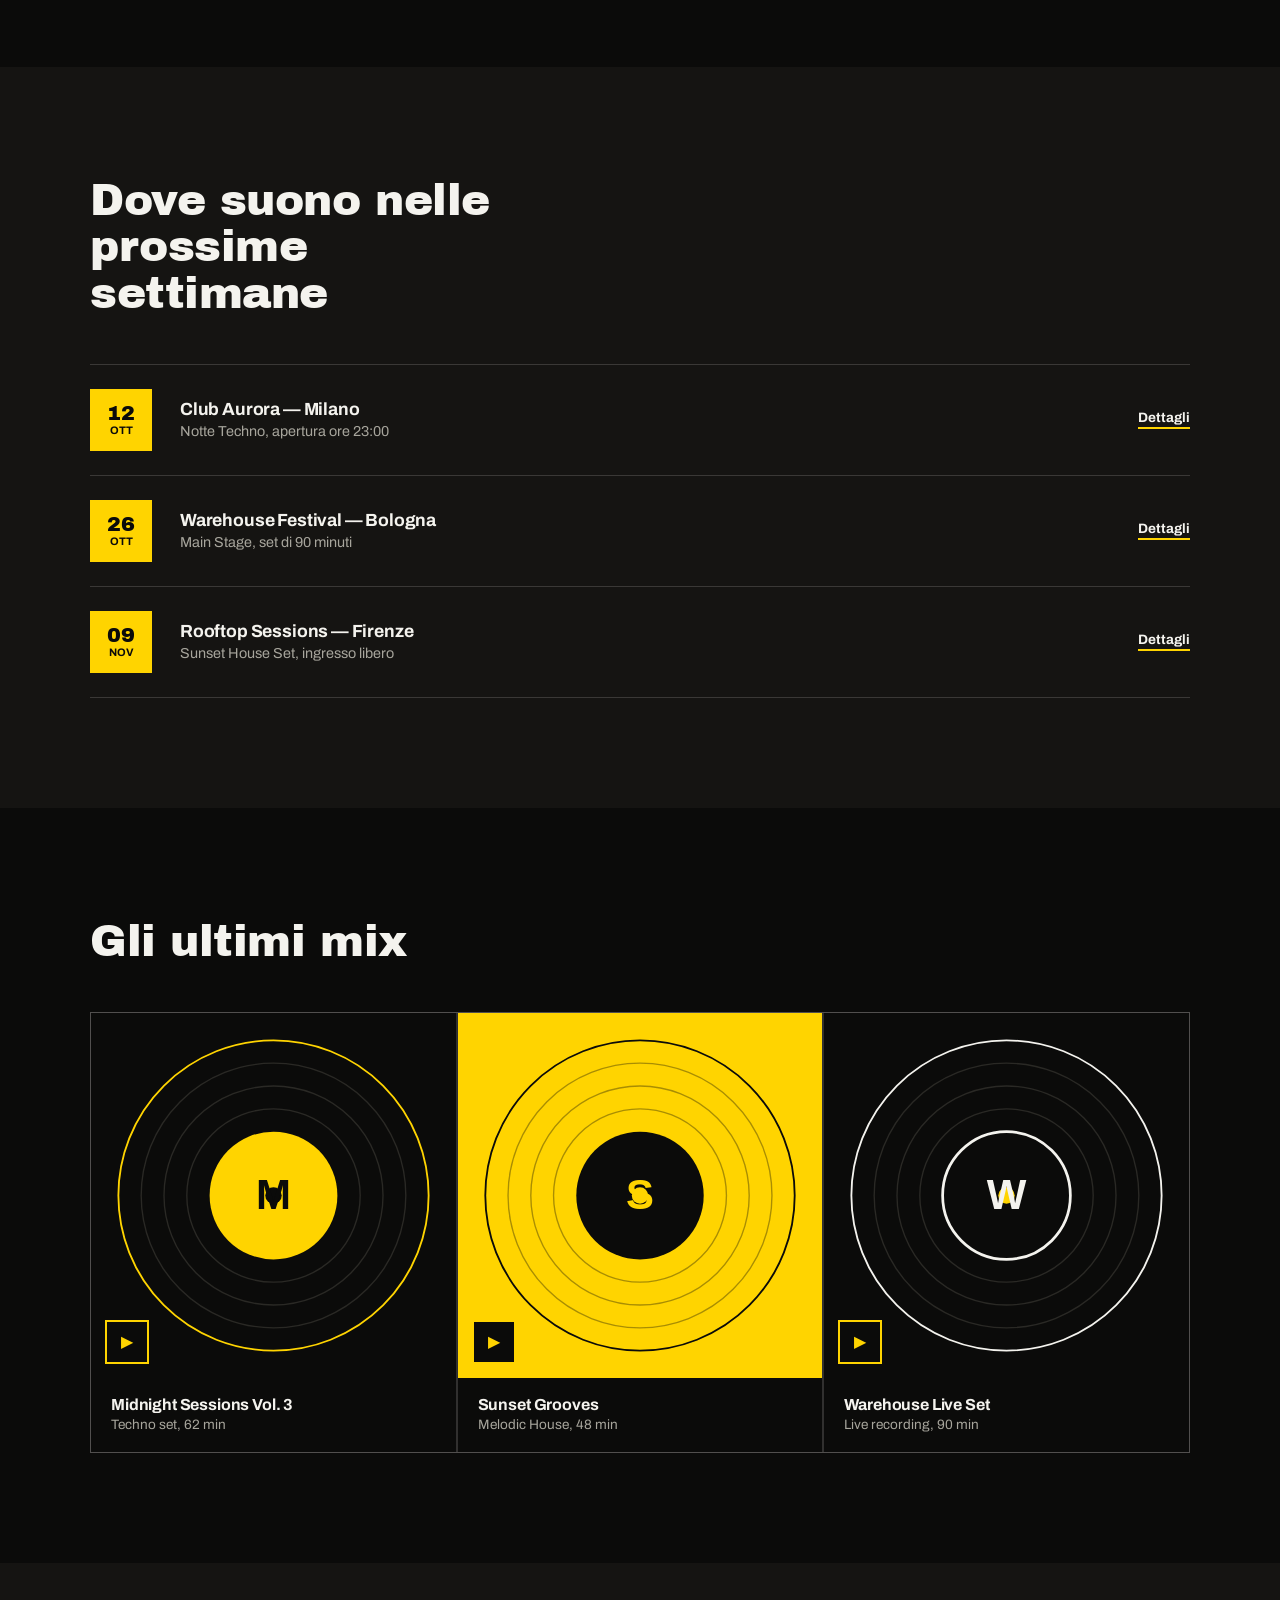
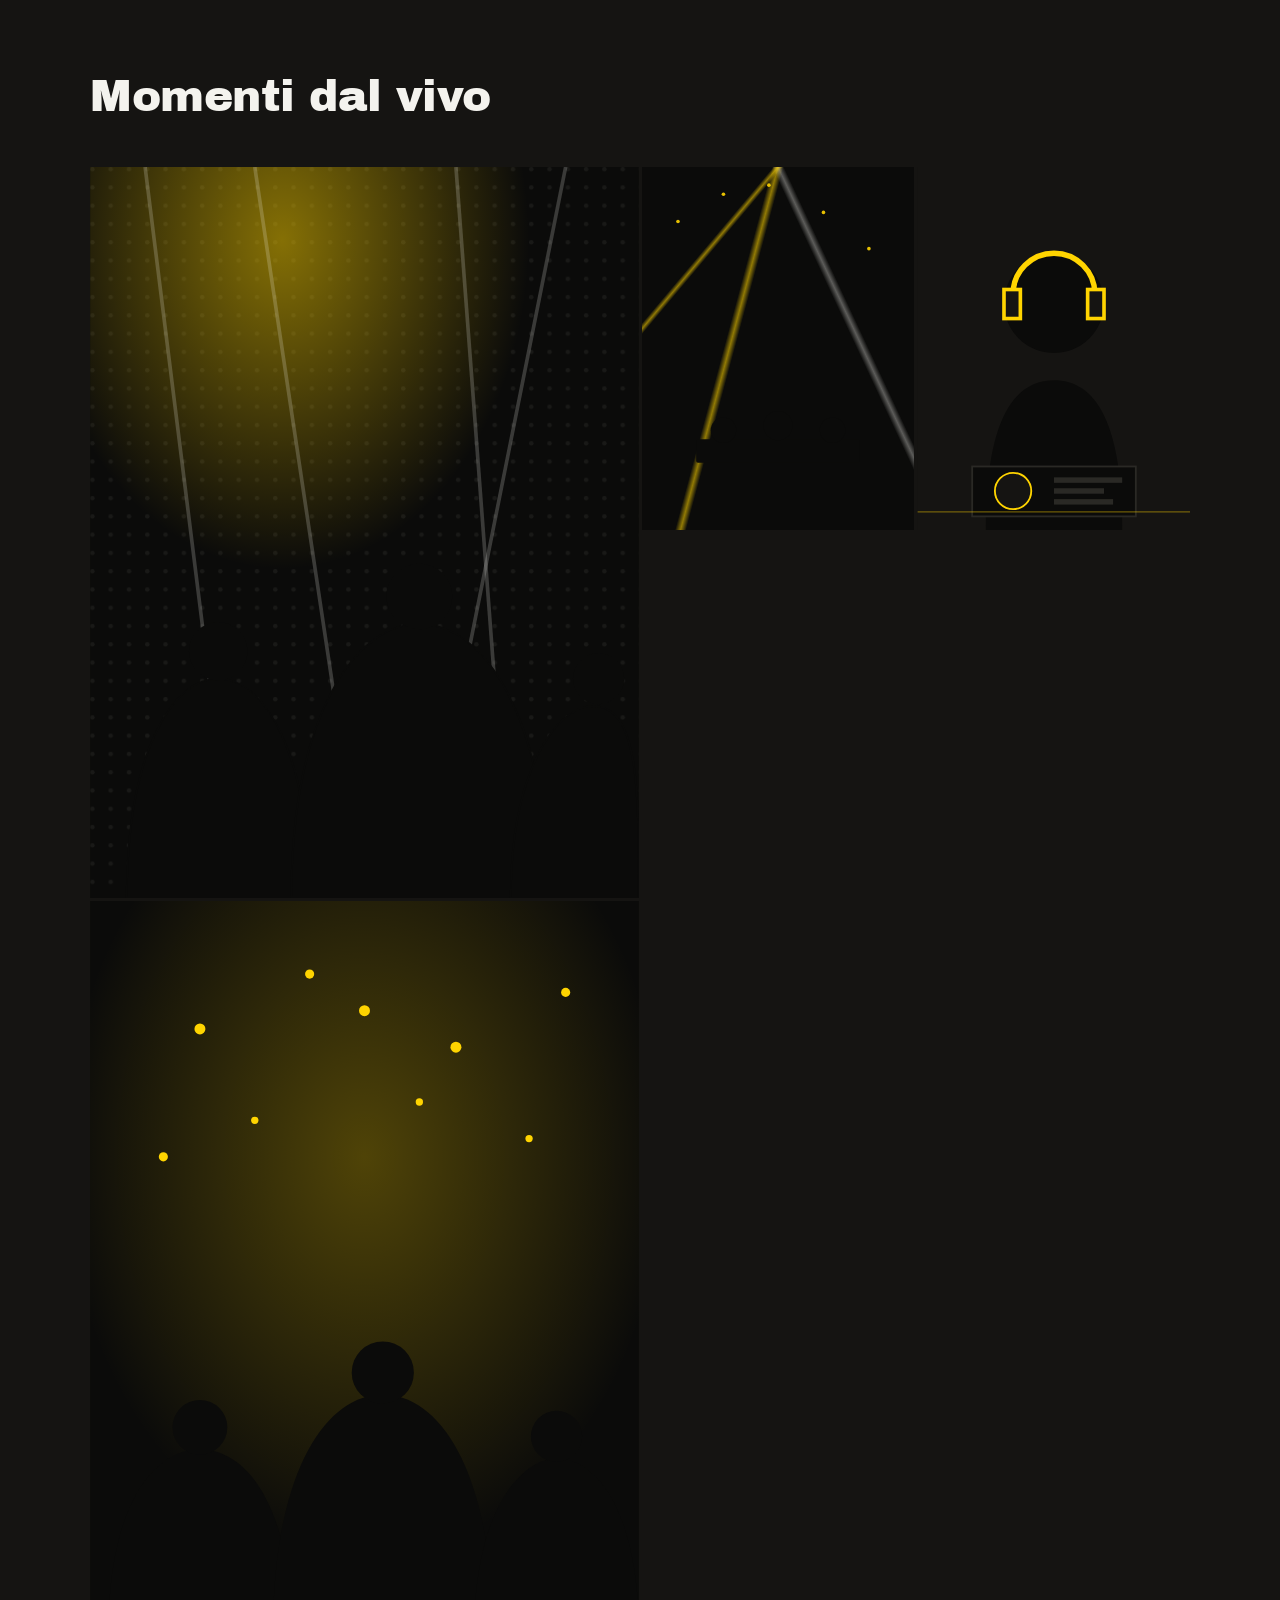
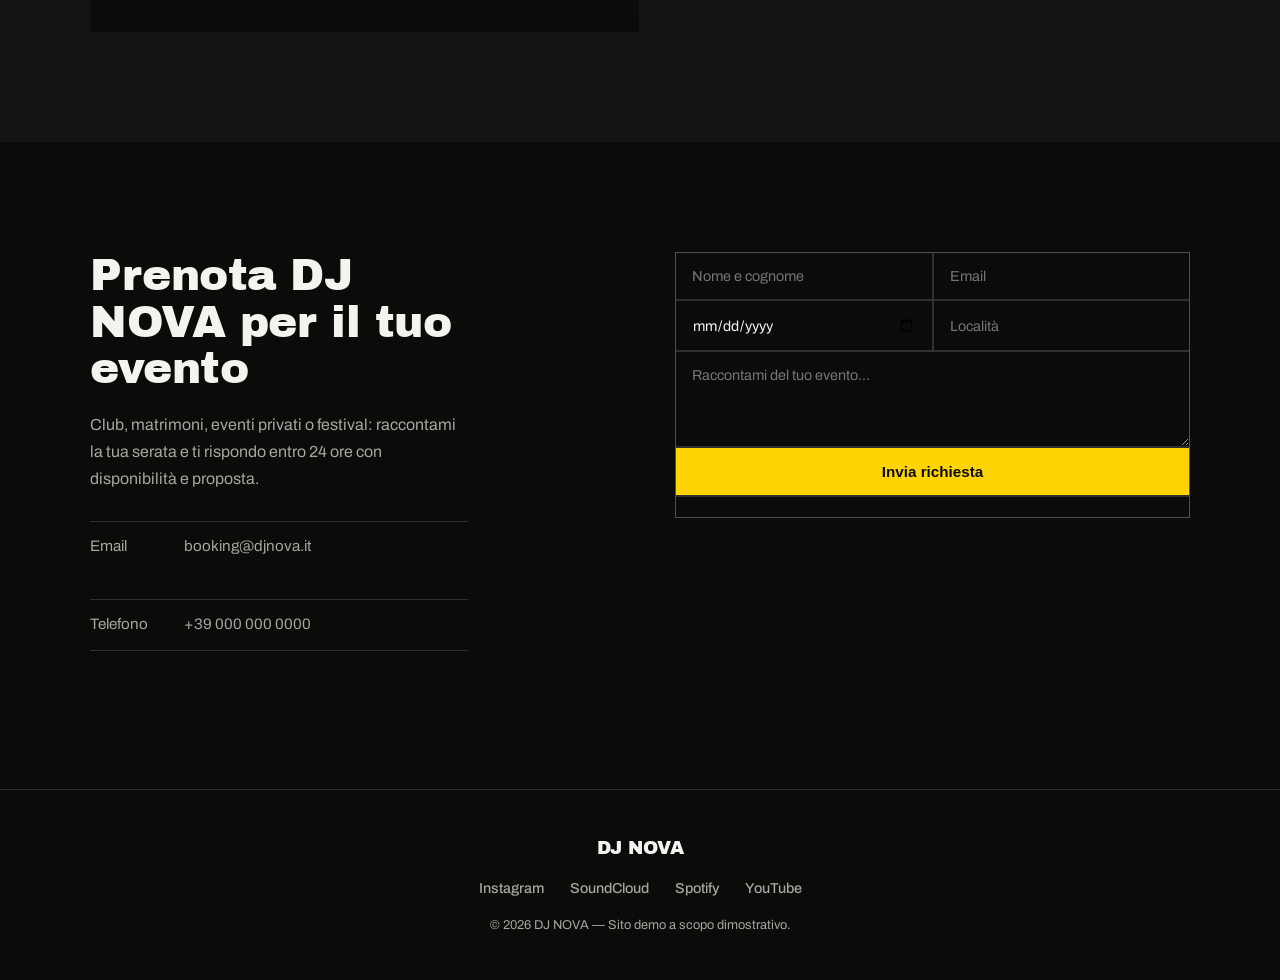
==== commit 4f6ca455: "Redesign with frontend-design skill: warehouse-flyer aesthetic Il design precedente cadeva in divers" ====
--- a/index.html
+++ b/index.html
@@ -7,15 +7,13 @@
 <meta name="description" content="DJ NOVA — Dj set, eventi, produzioni e booking. Techno, House, Melodic.">
 <link rel="preconnect" href="https://fonts.googleapis.com">
 <link rel="preconnect" href="https://fonts.gstatic.com" crossorigin>
-<link href="https://fonts.googleapis.com/css2?family=Space+Grotesk:wght@400;500;700&family=Manrope:wght@300;400;600&display=swap" rel="stylesheet">
+<link href="https://fonts.googleapis.com/css2?family=Archivo+Black&family=Archivo:wght@400;500;600;700&display=swap" rel="stylesheet">
 <link rel="stylesheet" href="css/style.css">
 </head>
 <body>
 
-<div class="noise"></div>
-
 <header class="navbar" id="navbar">
-  <a href="#home" class="logo">DJ<span>NOVA</span></a>
+  <a href="#home" class="logo">DJ NOVA</a>
   <nav class="nav-links" id="navLinks">
     <a href="#home">Home</a>
     <a href="#bio">Bio</a>
@@ -30,19 +28,42 @@
 </header>
 
 <section id="home" class="hero">
-  <div class="hero-bg"></div>
-  <div class="hero-glow"></div>
-  <img src="images/hero-visual.svg" alt="" class="hero-visual" aria-hidden="true">
+  <div class="hero-texture" aria-hidden="true"></div>
   <div class="hero-content">
-    <p class="eyebrow">Techno · House · Melodic</p>
-    <h1>DJ <span class="grad-text">NOVA</span></h1>
-    <p class="hero-sub">Suoni che accendono la pista. Set su misura per club, festival ed eventi privati.</p>
+    <h1>DJ NOVA</h1>
+    <p class="hero-sub">Set techno e house che tengono la pista fino all'ultima luce. Disponibile per club, festival ed eventi privati.</p>
     <div class="hero-actions">
       <a href="#music" class="btn btn-primary">Ascolta i mix</a>
-      <a href="#booking" class="btn btn-ghost">Prenota ora</a>
-    </div>
-  </div>
-  <div class="scroll-hint"><span></span></div>
+      <a href="#booking" class="btn btn-ghost">Prenota la data</a>
+    </div>
+  </div>
+
+  <div class="ticket-stub" aria-hidden="true">
+    <div class="ticket-top">
+      <span class="ticket-label">Admit one</span>
+      <span class="ticket-label">No. 0412</span>
+    </div>
+    <div class="ticket-body">
+      <span class="ticket-name">DJ NOVA</span>
+      <span class="ticket-genre">Techno / House / Melodic</span>
+    </div>
+    <div class="ticket-perf"></div>
+    <div class="ticket-bottom">
+      <span class="ticket-barcode"></span>
+      <span class="ticket-label">Valid all season</span>
+    </div>
+  </div>
+
+  <div class="marquee">
+    <div class="marquee-track">
+      <span>PROSSIMA DATA A CLUB AURORA, MILANO</span>
+      <span>SET TECHNO E HOUSE SU MISURA</span>
+      <span>BOOKING APERTO PER IL 2027</span>
+      <span>PROSSIMA DATA A CLUB AURORA, MILANO</span>
+      <span>SET TECHNO E HOUSE SU MISURA</span>
+      <span>BOOKING APERTO PER IL 2027</span>
+    </div>
+  </div>
 </section>
 
 <section id="bio" class="section">
@@ -53,8 +74,7 @@
       </div>
     </div>
     <div class="bio-text">
-      <p class="tag">Chi sono</p>
-      <h2>Musica come <span class="grad-text">energia condivisa</span></h2>
+      <h2>Musica come energia condivisa</h2>
       <p>Sono NOVA, DJ e producer da oltre 8 anni sulla scena underground. Il mio sound unisce techno ipnotica e house melodica, costruendo set che raccontano una storia dall'inizio alla fine della serata.</p>
       <p>Ho suonato in club e festival in tutta Italia, portando sul palco un'energia autentica e una selezione musicale curata nei minimi dettagli.</p>
       <div class="stats">
@@ -68,32 +88,31 @@
 
 <section id="eventi" class="section section-alt">
   <div class="section-inner">
-    <p class="tag center">Prossimi appuntamenti</p>
-    <h2 class="center">Dove trovarmi</h2>
+    <h2>Dove suono nelle prossime settimane</h2>
     <div class="events-list">
-      <div class="event-card">
+      <div class="event-row">
         <div class="event-date"><span class="day">12</span><span class="month">OTT</span></div>
         <div class="event-info">
           <h3>Club Aurora — Milano</h3>
-          <p>Notte Techno · Warm-up dalle 23:00</p>
-        </div>
-        <a href="#" class="event-link">Dettagli →</a>
-      </div>
-      <div class="event-card">
+          <p>Notte Techno, apertura ore 23:00</p>
+        </div>
+        <a href="#" class="event-link">Dettagli</a>
+      </div>
+      <div class="event-row">
         <div class="event-date"><span class="day">26</span><span class="month">OTT</span></div>
         <div class="event-info">
           <h3>Warehouse Festival — Bologna</h3>
-          <p>Main Stage · Set di 90 minuti</p>
-        </div>
-        <a href="#" class="event-link">Dettagli →</a>
-      </div>
-      <div class="event-card">
+          <p>Main Stage, set di 90 minuti</p>
+        </div>
+        <a href="#" class="event-link">Dettagli</a>
+      </div>
+      <div class="event-row">
         <div class="event-date"><span class="day">09</span><span class="month">NOV</span></div>
         <div class="event-info">
           <h3>Rooftop Sessions — Firenze</h3>
-          <p>Sunset House Set · Ingresso libero</p>
-        </div>
-        <a href="#" class="event-link">Dettagli →</a>
+          <p>Sunset House Set, ingresso libero</p>
+        </div>
+        <a href="#" class="event-link">Dettagli</a>
       </div>
     </div>
   </div>
@@ -101,32 +120,31 @@
 
 <section id="music" class="section">
   <div class="section-inner">
-    <p class="tag center">Ultimi lavori</p>
-    <h2 class="center">Music & Mix</h2>
+    <h2>Gli ultimi mix</h2>
     <div class="music-grid">
       <div class="music-card">
         <div class="music-thumb">
           <img src="images/mix-1.svg" alt="Midnight Sessions Vol. 3 cover" loading="lazy">
-          <button class="play-btn" aria-label="Play">▶</button>
+          <button class="play-btn" aria-label="Riproduci Midnight Sessions Vol. 3">▶</button>
         </div>
         <h3>Midnight Sessions Vol. 3</h3>
-        <p>Techno set · 62 min</p>
+        <p>Techno set, 62 min</p>
       </div>
       <div class="music-card">
         <div class="music-thumb">
           <img src="images/mix-2.svg" alt="Sunset Grooves cover" loading="lazy">
-          <button class="play-btn" aria-label="Play">▶</button>
+          <button class="play-btn" aria-label="Riproduci Sunset Grooves">▶</button>
         </div>
         <h3>Sunset Grooves</h3>
-        <p>Melodic House · 48 min</p>
+        <p>Melodic House, 48 min</p>
       </div>
       <div class="music-card">
         <div class="music-thumb">
           <img src="images/mix-3.svg" alt="Warehouse Live Set cover" loading="lazy">
-          <button class="play-btn" aria-label="Play">▶</button>
+          <button class="play-btn" aria-label="Riproduci Warehouse Live Set">▶</button>
         </div>
         <h3>Warehouse Live Set</h3>
-        <p>Live recording · 90 min</p>
+        <p>Live recording, 90 min</p>
       </div>
     </div>
   </div>
@@ -134,13 +152,12 @@
 
 <section id="gallery" class="section section-alt">
   <div class="section-inner">
-    <p class="tag center">Momenti</p>
-    <h2 class="center">Gallery</h2>
+    <h2>Momenti dal vivo</h2>
     <div class="gallery-grid">
-      <img src="images/gallery-1.svg" alt="Live set" loading="lazy">
-      <img src="images/gallery-2.svg" alt="Folla in pista" loading="lazy">
-      <img src="images/gallery-3.svg" alt="Console DJ" loading="lazy">
-      <img src="images/gallery-4.svg" alt="Concerto" loading="lazy">
+      <img src="images/gallery-1.svg" alt="Folla sotto le luci del club" loading="lazy" class="span-2">
+      <img src="images/gallery-2.svg" alt="Fasci laser durante il set" loading="lazy">
+      <img src="images/gallery-3.svg" alt="DJ NOVA in console" loading="lazy">
+      <img src="images/gallery-4.svg" alt="Pubblico a un festival open air" loading="lazy" class="span-2">
     </div>
   </div>
 </section>
@@ -148,12 +165,11 @@
 <section id="booking" class="section booking-section">
   <div class="section-inner booking-grid">
     <div class="booking-text">
-      <p class="tag">Booking</p>
-      <h2>Prenota <span class="grad-text">DJ NOVA</span> per il tuo evento</h2>
+      <h2>Prenota DJ NOVA per il tuo evento</h2>
       <p>Club, matrimoni, eventi privati o festival: raccontami la tua serata e ti rispondo entro 24 ore con disponibilità e proposta.</p>
       <div class="contact-info">
-        <p>📧 booking@djnova.it</p>
-        <p>📱 +39 000 000 0000</p>
+        <p><span>Email</span> booking@djnova.it</p>
+        <p><span>Telefono</span> +39 000 000 0000</p>
       </div>
     </div>
     <form class="booking-form" id="bookingForm">
@@ -167,19 +183,19 @@
       </div>
       <textarea placeholder="Raccontami del tuo evento..." rows="4"></textarea>
       <button type="submit" class="btn btn-primary full">Invia richiesta</button>
-      <p class="form-note" id="formNote"></p>
+      <p class="form-note" id="formNote" role="status"></p>
     </form>
   </div>
 </section>
 
 <footer class="footer">
   <div class="footer-inner">
-    <a href="#home" class="logo">DJ<span>NOVA</span></a>
+    <a href="#home" class="logo">DJ NOVA</a>
     <div class="socials">
-      <a href="#" aria-label="Instagram">Instagram</a>
-      <a href="#" aria-label="SoundCloud">SoundCloud</a>
-      <a href="#" aria-label="Spotify">Spotify</a>
-      <a href="#" aria-label="YouTube">YouTube</a>
+      <a href="#">Instagram</a>
+      <a href="#">SoundCloud</a>
+      <a href="#">Spotify</a>
+      <a href="#">YouTube</a>
     </div>
     <p class="footer-note">© 2026 DJ NOVA — Sito demo a scopo dimostrativo.</p>
   </div>
--- a/css/style.css
+++ b/css/style.css
@@ -1,51 +1,44 @@
 :root {
-  --bg: #08080c;
-  --bg-alt: #0e0e15;
-  --surface: #14141d;
-  --text: #f2f2f5;
-  --text-dim: #9a9aa8;
-  --magenta: #ff2fd3;
-  --cyan: #00e5ff;
-  --grad: linear-gradient(120deg, var(--magenta), var(--cyan));
-  --border: rgba(255,255,255,0.08);
-  --radius: 14px;
+  --bg: #0b0b0a;
+  --bg-raised: #151412;
+  --text: #f4f3ee;
+  --text-dim: #a7a59c;
+  --accent: #ffd400;
+  --accent-ink: #0b0b0a;
+  --line: rgba(244,243,238,0.16);
+  --line-strong: rgba(244,243,238,0.32);
 }
 
 * { margin: 0; padding: 0; box-sizing: border-box; }
 
 html { scroll-behavior: smooth; }
+
+@media (prefers-reduced-motion: reduce) {
+  html { scroll-behavior: auto; }
+  * { animation-duration: 0.01ms !important; animation-iteration-count: 1 !important; transition-duration: 0.01ms !important; }
+}
 
 body {
   background: var(--bg);
   color: var(--text);
-  font-family: 'Manrope', sans-serif;
-  font-weight: 300;
+  font-family: 'Archivo', sans-serif;
+  font-weight: 400;
   overflow-x: hidden;
 }
 
 h1, h2, h3, .logo {
-  font-family: 'Space Grotesk', sans-serif;
-  font-weight: 700;
-  letter-spacing: -0.02em;
+  font-family: 'Archivo Black', sans-serif;
+  font-weight: 400;
+  letter-spacing: -0.01em;
+  text-transform: none;
 }
 
 a { text-decoration: none; color: inherit; }
 img { display: block; max-width: 100%; }
 
-.grad-text {
-  background: var(--grad);
-  -webkit-background-clip: text;
-  background-clip: text;
-  color: transparent;
-}
-
-.noise {
-  position: fixed;
-  inset: 0;
-  pointer-events: none;
-  z-index: 1;
-  opacity: 0.03;
-  background-image: url("data:image/svg+xml,%3Csvg xmlns='http://www.w3.org/2000/svg' width='120' height='120'%3E%3Cfilter id='n'%3E%3CfeTurbulence type='fractalNoise' baseFrequency='0.9' numOctaves='2' stitchTiles='stitch'/%3E%3C/filter%3E%3Crect width='100%25' height='100%25' filter='url(%23n)'/%3E%3C/svg%3E");
+:focus-visible {
+  outline: 3px solid var(--accent);
+  outline-offset: 3px;
 }
 
 /* Navbar */
@@ -56,37 +49,36 @@
   display: flex;
   align-items: center;
   justify-content: space-between;
-  padding: 20px 6%;
-  backdrop-filter: blur(12px);
-  background: rgba(8,8,12,0.55);
-  border-bottom: 1px solid var(--border);
-  transition: padding 0.3s ease;
+  padding: 22px 6%;
+  background: rgba(11,11,10,0.9);
+  backdrop-filter: blur(8px);
+  border-bottom: 1px solid var(--line);
 }
 
 .logo {
-  font-size: 1.3rem;
+  font-family: 'Archivo Black', sans-serif;
+  font-size: 1.15rem;
   color: var(--text);
 }
-.logo span { color: var(--magenta); }
 
 .nav-links {
   display: flex;
   align-items: center;
-  gap: 32px;
+  gap: 34px;
 }
 .nav-links a {
-  font-size: 0.9rem;
+  font-size: 0.92rem;
+  font-weight: 500;
   color: var(--text-dim);
-  transition: color 0.2s ease;
+  transition: color 0.15s ease;
 }
 .nav-links a:hover { color: var(--text); }
 
 .btn-nav {
-  padding: 9px 20px;
-  border-radius: 999px;
-  background: var(--grad);
-  color: #0a0a0a !important;
-  font-weight: 600;
+  padding: 8px 18px;
+  background: var(--accent);
+  color: var(--accent-ink) !important;
+  font-weight: 700;
 }
 
 .burger {
@@ -109,309 +101,318 @@
   min-height: 100vh;
   display: flex;
   align-items: center;
-  justify-content: center;
-  text-align: center;
+  padding: 120px 6% 0;
   overflow: hidden;
 }
 
-.hero-bg {
+.hero-texture {
   position: absolute;
   inset: 0;
-  background:
-    linear-gradient(rgba(255,255,255,0.035) 1px, transparent 1px) 0 0 / 48px 48px,
-    linear-gradient(90deg, rgba(255,255,255,0.035) 1px, transparent 1px) 0 0 / 48px 48px,
-    linear-gradient(160deg, #150c1e 0%, #08080c 55%, #061018 100%);
-}
-
-.hero-glow {
-  position: absolute;
-  inset: 0;
-  background: radial-gradient(circle at 50% 30%, rgba(255,47,211,0.28), transparent 55%),
-              radial-gradient(circle at 75% 70%, rgba(0,229,255,0.22), transparent 55%);
-}
-
-.hero-visual {
-  position: absolute;
-  right: -6%;
-  top: 50%;
-  transform: translateY(-50%);
-  width: min(46vw, 620px);
-  opacity: 0.9;
-  z-index: 1;
-  animation: spin 40s linear infinite;
-}
-@keyframes spin { to { transform: translateY(-50%) rotate(360deg); } }
-
-@media (max-width: 860px) {
-  .hero-visual { display: none; }
+  background-image: radial-gradient(rgba(244,243,238,0.09) 1px, transparent 1px);
+  background-size: 22px 22px;
+  mask-image: radial-gradient(ellipse 70% 60% at 30% 40%, black 40%, transparent 90%);
 }
 
 .hero-content {
   position: relative;
   z-index: 2;
-  max-width: 720px;
-  padding: 0 24px;
-}
-
-.eyebrow {
-  text-transform: uppercase;
-  letter-spacing: 0.25em;
-  font-size: 0.75rem;
-  color: var(--cyan);
-  margin-bottom: 18px;
+  max-width: 780px;
 }
 
 .hero h1 {
-  font-size: clamp(3rem, 9vw, 6rem);
-  line-height: 0.95;
-  margin-bottom: 20px;
+  font-size: clamp(3.4rem, 10vw, 7.5rem);
+  line-height: 0.9;
+  margin-bottom: 28px;
 }
 
 .hero-sub {
   color: var(--text-dim);
-  font-size: 1.05rem;
-  max-width: 480px;
-  margin: 0 auto 36px;
+  font-size: 1.15rem;
+  max-width: 460px;
+  margin-bottom: 40px;
+  line-height: 1.6;
 }
 
 .hero-actions {
   display: flex;
   gap: 16px;
-  justify-content: center;
   flex-wrap: wrap;
 }
 
 .btn {
-  padding: 14px 30px;
-  border-radius: 999px;
-  font-weight: 600;
+  padding: 15px 28px;
+  font-weight: 700;
   font-size: 0.95rem;
-  transition: transform 0.2s ease, box-shadow 0.2s ease;
   display: inline-block;
-  border: 1px solid transparent;
+  border: 2px solid transparent;
+  transition: transform 0.15s ease;
 }
 .btn:hover { transform: translateY(-2px); }
 
 .btn-primary {
-  background: var(--grad);
-  color: #0a0a0a;
-  box-shadow: 0 8px 30px -8px rgba(255,47,211,0.6);
+  background: var(--accent);
+  color: var(--accent-ink);
+  border-color: var(--accent);
 }
 
 .btn-ghost {
-  border-color: rgba(255,255,255,0.25);
+  border-color: var(--line-strong);
   color: var(--text);
 }
-.btn-ghost:hover { border-color: var(--cyan); }
-
-.btn.full { width: 100%; text-align: center; border: none; cursor: pointer; }
-
-.scroll-hint {
+.btn-ghost:hover { border-color: var(--accent); }
+
+.btn.full { width: 100%; text-align: center; cursor: pointer; }
+
+/* Ticket stub */
+.ticket-stub {
   position: absolute;
-  bottom: 36px;
-  left: 50%;
-  transform: translateX(-50%);
-  width: 26px; height: 42px;
-  border: 2px solid rgba(255,255,255,0.3);
-  border-radius: 20px;
+  right: 7%;
+  top: 22%;
   z-index: 2;
-}
-.scroll-hint span {
+  width: 230px;
+  background: var(--bg-raised);
+  border: 1.5px solid var(--line-strong);
+  transform: rotate(6deg);
+  padding: 18px;
+  display: none;
+}
+
+.ticket-top, .ticket-bottom {
+  display: flex;
+  justify-content: space-between;
+}
+
+.ticket-label {
+  font-size: 0.65rem;
+  color: var(--text-dim);
+  font-weight: 500;
+}
+
+.ticket-body {
+  display: flex;
+  flex-direction: column;
+  gap: 4px;
+  margin: 18px 0;
+}
+.ticket-name {
+  font-family: 'Archivo Black', sans-serif;
+  font-size: 1.4rem;
+  color: var(--accent);
+}
+.ticket-genre {
+  font-size: 0.78rem;
+  color: var(--text-dim);
+}
+
+.ticket-perf {
+  border-top: 2px dashed var(--line-strong);
+  margin: 14px 0;
+}
+
+.ticket-barcode {
+  width: 90px;
+  height: 20px;
+  background: repeating-linear-gradient(90deg, var(--text) 0 2px, transparent 2px 5px);
+  opacity: 0.85;
+}
+
+@media (min-width: 1100px) {
+  .ticket-stub { display: block; }
+}
+
+/* Marquee */
+.marquee {
   position: absolute;
-  top: 6px; left: 50%;
-  width: 4px; height: 8px;
-  background: var(--cyan);
-  border-radius: 2px;
-  transform: translateX(-50%);
-  animation: scrollDown 1.6s infinite;
-}
-@keyframes scrollDown {
-  0% { opacity: 1; top: 6px; }
-  100% { opacity: 0; top: 20px; }
+  left: 0; right: 0; bottom: 0;
+  z-index: 2;
+  background: var(--accent);
+  color: var(--accent-ink);
+  overflow: hidden;
+  padding: 12px 0;
+  border-top: 2px solid var(--bg);
+}
+.marquee-track {
+  display: flex;
+  width: max-content;
+  gap: 40px;
+  animation: scrollMarquee 22s linear infinite;
+}
+.marquee-track span {
+  font-family: 'Archivo Black', sans-serif;
+  font-size: 0.85rem;
+  white-space: nowrap;
+  padding-right: 40px;
+  border-right: 2px solid var(--accent-ink);
+}
+@keyframes scrollMarquee {
+  from { transform: translateX(0); }
+  to { transform: translateX(-50%); }
 }
 
 /* Sections */
-.section { padding: 120px 6%; position: relative; z-index: 2; }
-.section-alt { background: var(--bg-alt); }
+.section { padding: 110px 6%; position: relative; }
+.section-alt { background: var(--bg-raised); }
 .section-inner { max-width: 1100px; margin: 0 auto; }
-
-.tag {
-  text-transform: uppercase;
-  letter-spacing: 0.2em;
-  font-size: 0.75rem;
-  color: var(--magenta);
-  margin-bottom: 14px;
-}
-.center { text-align: center; }
-h2 { font-size: clamp(1.8rem, 4vw, 2.6rem); margin-bottom: 24px; }
-.section-inner > h2.center { margin-bottom: 56px; }
+h2 { font-size: clamp(1.9rem, 4vw, 2.75rem); margin-bottom: 48px; max-width: 14ch; line-height: 1.05; }
+.bio-text h2 { margin-bottom: 24px; }
+.booking-text h2 { margin-bottom: 20px; }
 
 /* Bio */
 .bio-grid {
   display: grid;
-  grid-template-columns: 0.9fr 1.1fr;
-  gap: 64px;
+  grid-template-columns: 0.85fr 1.15fr;
+  gap: 70px;
   align-items: center;
 }
 .bio-img-frame {
-  border-radius: var(--radius);
-  overflow: hidden;
-  border: 1px solid var(--border);
+  border: 1.5px solid var(--line);
   aspect-ratio: 4/5;
 }
 .bio-img-frame img { width: 100%; height: 100%; object-fit: cover; }
-.bio-text p { color: var(--text-dim); margin-bottom: 16px; line-height: 1.7; }
+.bio-text p { color: var(--text-dim); margin-bottom: 16px; line-height: 1.7; max-width: 46ch; }
 
 .stats {
   display: flex;
-  gap: 40px;
-  margin-top: 32px;
+  gap: 36px;
+  margin-top: 36px;
+  padding-top: 28px;
+  border-top: 1.5px solid var(--line);
 }
 .stat strong {
   display: block;
-  font-family: 'Space Grotesk', sans-serif;
-  font-size: 1.8rem;
-  background: var(--grad);
-  -webkit-background-clip: text;
-  background-clip: text;
-  color: transparent;
-}
-.stat span { font-size: 0.85rem; color: var(--text-dim); }
+  font-family: 'Archivo Black', sans-serif;
+  font-size: 1.9rem;
+  color: var(--accent);
+}
+.stat span { font-size: 0.82rem; color: var(--text-dim); }
 
 /* Events */
-.events-list { display: flex; flex-direction: column; gap: 16px; }
-.event-card {
+.events-list { border-top: 1.5px solid var(--line); }
+.event-row {
   display: flex;
   align-items: center;
   gap: 28px;
-  padding: 24px 28px;
-  background: var(--surface);
-  border: 1px solid var(--border);
-  border-radius: var(--radius);
-  transition: border-color 0.2s ease, transform 0.2s ease;
-}
-.event-card:hover { border-color: var(--cyan); transform: translateX(4px); }
+  padding: 24px 0;
+  border-bottom: 1.5px solid var(--line);
+  transition: padding-left 0.15s ease;
+}
+.event-row:hover { padding-left: 8px; }
 
 .event-date {
   display: flex;
   flex-direction: column;
   align-items: center;
   justify-content: center;
-  width: 64px; height: 64px;
-  border-radius: 10px;
-  background: var(--grad);
-  color: #0a0a0a;
+  width: 62px; height: 62px;
+  background: var(--accent);
+  color: var(--accent-ink);
   flex-shrink: 0;
 }
-.event-date .day { font-size: 1.3rem; font-weight: 700; font-family: 'Space Grotesk', sans-serif; line-height: 1; }
-.event-date .month { font-size: 0.7rem; letter-spacing: 0.1em; }
+.event-date .day { font-family: 'Archivo Black', sans-serif; font-size: 1.3rem; line-height: 1; }
+.event-date .month { font-size: 0.68rem; font-weight: 700; }
 
 .event-info { flex: 1; }
-.event-info h3 { font-size: 1.1rem; margin-bottom: 4px; }
+.event-info h3 { font-family: 'Archivo', sans-serif; font-weight: 700; font-size: 1.1rem; margin-bottom: 4px; }
 .event-info p { color: var(--text-dim); font-size: 0.9rem; }
 
 .event-link {
-  color: var(--cyan);
-  font-size: 0.9rem;
+  font-size: 0.85rem;
+  font-weight: 700;
+  color: var(--text);
+  border-bottom: 2px solid var(--accent);
+  padding-bottom: 2px;
   white-space: nowrap;
 }
 
 /* Music */
 .music-grid {
   display: grid;
-  grid-template-columns: repeat(auto-fit, minmax(260px, 1fr));
-  gap: 28px;
-}
-.music-card h3 { font-size: 1.05rem; margin: 16px 0 4px; }
-.music-card p { color: var(--text-dim); font-size: 0.85rem; }
-
-.music-thumb {
-  position: relative;
-  border-radius: var(--radius);
-  overflow: hidden;
-  aspect-ratio: 1/1;
-}
-.music-thumb img { width: 100%; height: 100%; object-fit: cover; transition: transform 0.4s ease; }
-.music-card:hover .music-thumb img { transform: scale(1.06); }
+  grid-template-columns: repeat(auto-fit, minmax(240px, 1fr));
+  gap: 2px;
+  background: var(--line);
+  border: 1.5px solid var(--line);
+}
+.music-card { background: var(--bg); padding: 0; }
+.music-card h3 { font-family: 'Archivo', sans-serif; font-weight: 700; font-size: 1rem; margin: 18px 20px 4px; }
+.music-card p { color: var(--text-dim); font-size: 0.85rem; margin: 0 20px 20px; }
+
+.music-thumb { position: relative; aspect-ratio: 1/1; }
+.music-thumb img { width: 100%; height: 100%; object-fit: cover; }
 
 .play-btn {
   position: absolute;
-  inset: 0;
-  margin: auto;
-  width: 56px; height: 56px;
-  border-radius: 50%;
-  border: none;
-  background: rgba(255,255,255,0.15);
-  backdrop-filter: blur(6px);
-  color: #fff;
-  font-size: 1.1rem;
+  bottom: 14px; left: 14px;
+  width: 44px; height: 44px;
+  border: 2px solid var(--accent);
+  background: var(--bg);
+  color: var(--accent);
+  font-size: 1rem;
   cursor: pointer;
   display: flex;
   align-items: center;
   justify-content: center;
-  transition: background 0.2s ease, transform 0.2s ease;
-}
-.play-btn:hover { background: var(--magenta); transform: scale(1.1); }
+  transition: background 0.15s ease, color 0.15s ease;
+}
+.play-btn:hover { background: var(--accent); color: var(--accent-ink); }
 
 /* Gallery */
 .gallery-grid {
   display: grid;
   grid-template-columns: repeat(4, 1fr);
-  gap: 16px;
-}
-.gallery-grid img {
-  width: 100%;
-  aspect-ratio: 3/4;
-  object-fit: cover;
-  border-radius: var(--radius);
-  transition: transform 0.3s ease;
-}
-.gallery-grid img:hover { transform: scale(1.03); }
+  gap: 3px;
+}
+.gallery-grid img { width: 100%; aspect-ratio: 3/4; object-fit: cover; }
+.gallery-grid img.span-2 { grid-column: span 2; }
 
 /* Booking */
 .booking-grid {
   display: grid;
   grid-template-columns: 1fr 1fr;
-  gap: 64px;
+  gap: 70px;
   align-items: start;
 }
-.booking-text p { color: var(--text-dim); line-height: 1.7; margin-bottom: 24px; }
-.contact-info p { color: var(--text); font-size: 0.95rem; margin-bottom: 8px; }
+.booking-text p { color: var(--text-dim); line-height: 1.7; margin-bottom: 28px; max-width: 42ch; }
+.contact-info p {
+  font-size: 0.95rem;
+  padding: 12px 0;
+  border-top: 1.5px solid var(--line);
+  display: flex;
+  gap: 14px;
+}
+.contact-info p:last-child { border-bottom: 1.5px solid var(--line); }
+.contact-info span { color: var(--text-dim); width: 80px; flex-shrink: 0; }
 
 .booking-form {
   display: flex;
   flex-direction: column;
-  gap: 14px;
-  background: var(--surface);
-  border: 1px solid var(--border);
-  border-radius: var(--radius);
-  padding: 32px;
-}
-.form-row { display: flex; gap: 14px; }
+  gap: 2px;
+  background: var(--line);
+  border: 1.5px solid var(--line);
+}
+.form-row { display: flex; gap: 2px; }
 .booking-form input,
 .booking-form textarea {
   width: 100%;
-  padding: 13px 16px;
+  padding: 15px 16px;
   background: var(--bg);
-  border: 1px solid var(--border);
-  border-radius: 8px;
+  border: none;
   color: var(--text);
   font-family: inherit;
   font-size: 0.9rem;
 }
 .booking-form input:focus,
 .booking-form textarea:focus {
-  outline: none;
-  border-color: var(--cyan);
+  outline: 2px solid var(--accent);
+  outline-offset: -2px;
 }
 .booking-form textarea { resize: vertical; }
-.form-note { font-size: 0.85rem; color: var(--cyan); min-height: 18px; }
+.booking-form .btn { border: none; }
+.form-note { font-size: 0.85rem; color: var(--accent); min-height: 20px; background: var(--bg); padding: 0 16px 14px; }
 
 /* Footer */
 .footer {
   padding: 48px 6%;
-  border-top: 1px solid var(--border);
-  background: var(--bg-alt);
+  border-top: 1.5px solid var(--line);
 }
 .footer-inner {
   max-width: 1100px;
@@ -419,35 +420,37 @@
   display: flex;
   flex-direction: column;
   align-items: center;
-  gap: 20px;
+  gap: 22px;
   text-align: center;
 }
-.socials { display: flex; gap: 24px; flex-wrap: wrap; justify-content: center; }
-.socials a { color: var(--text-dim); font-size: 0.9rem; transition: color 0.2s ease; }
-.socials a:hover { color: var(--cyan); }
+.socials { display: flex; gap: 26px; flex-wrap: wrap; justify-content: center; }
+.socials a { color: var(--text-dim); font-size: 0.9rem; font-weight: 500; transition: color 0.15s ease; }
+.socials a:hover { color: var(--accent); }
 .footer-note { color: var(--text-dim); font-size: 0.8rem; }
 
 /* Responsive */
 @media (max-width: 860px) {
   .bio-grid, .booking-grid { grid-template-columns: 1fr; }
   .gallery-grid { grid-template-columns: repeat(2, 1fr); }
+  .gallery-grid img.span-2 { grid-column: span 1; }
   .nav-links {
     position: fixed;
     top: 0; right: 0;
     height: 100vh;
     width: 70%;
     max-width: 320px;
-    background: var(--bg-alt);
+    background: var(--bg-raised);
     flex-direction: column;
     justify-content: center;
     align-items: flex-start;
     padding: 40px;
-    gap: 28px;
+    gap: 30px;
     transform: translateX(100%);
-    transition: transform 0.3s ease;
-    border-left: 1px solid var(--border);
+    transition: transform 0.25s ease;
+    border-left: 1.5px solid var(--line);
   }
   .nav-links.open { transform: translateX(0); }
   .burger { display: flex; }
   .form-row { flex-direction: column; }
-}
+  .hero { padding-top: 130px; padding-bottom: 70px; }
+}
